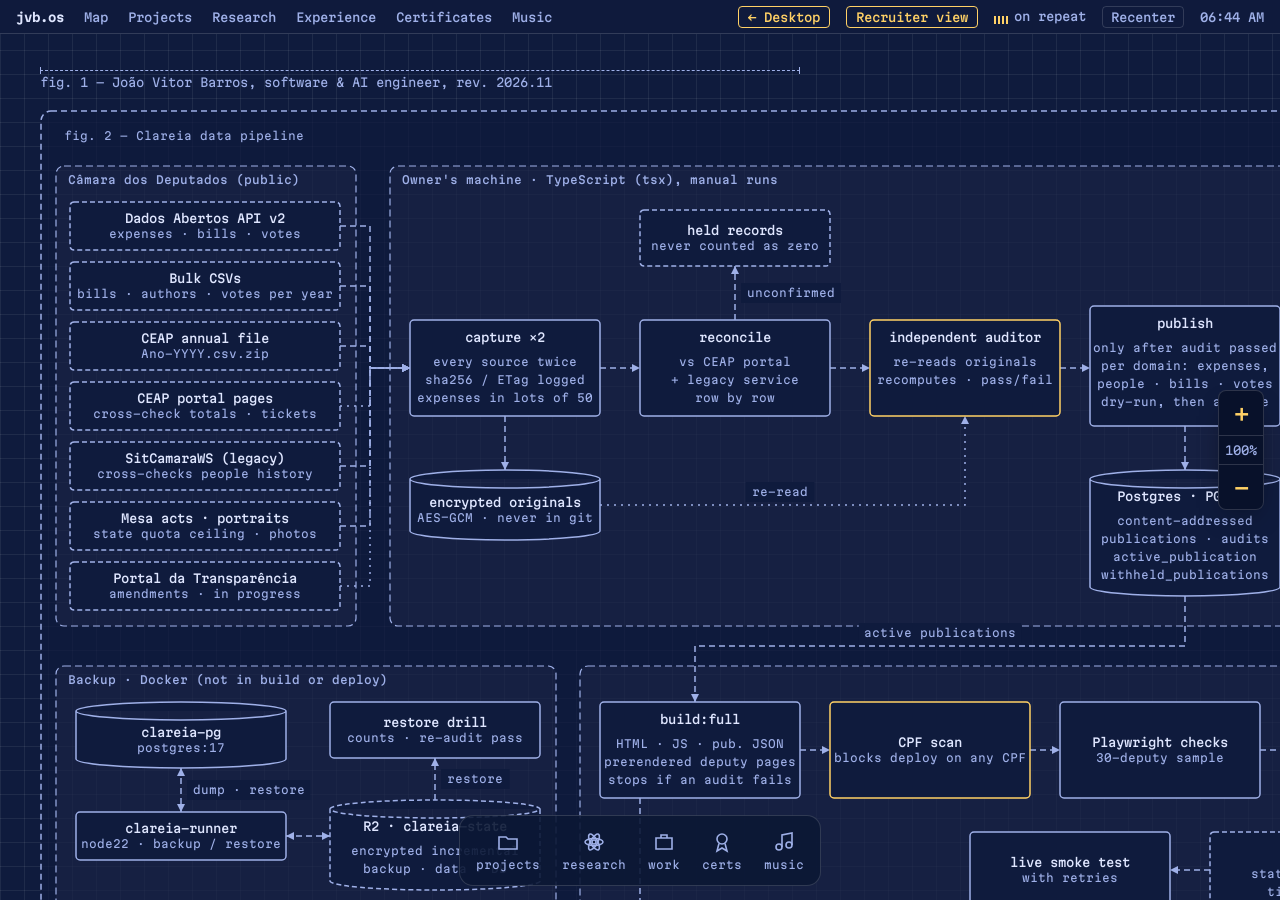
==== blueprint.html @ e0cae11a "Add Architecture buttons that open each project's exact blueprint figure" ====
<!doctype html>
<html lang="en">
<head>
<!-- Google Tag Manager -->
<script>(function(w,d,s,l,i){w[l]=w[l]||[];w[l].push({'gtm.start':
new Date().getTime(),event:'gtm.js'});var f=d.getElementsByTagName(s)[0],
j=d.createElement(s),dl=l!='dataLayer'?'&l='+l:'';j.async=true;j.src=
'https://www.googletagmanager.com/gtm.js?id=GTM-ML997XWB'+dl;f.parentNode.insertBefore(j,f);
})(window,document,'script','dataLayer','GTM-ML997XWB');</script>
<meta charset="utf-8">
<meta name="viewport" content="width=device-width, initial-scale=1, viewport-fit=cover">
<meta name="description" content="Portfolio of João Vitor Barros, software and AI engineer: Clareia, QLink, a multi-agent workspace and production Rails work, laid out as a blueprint.">
<link rel="canonical" href="https://joao-vitor-barros-da-silva-portfolio.vercel.app/">
<title>João Vitor Barros — Blueprint</title>
<meta property="og:type" content="website">
<meta property="og:site_name" content="Joao Vitor's Portfolio">
<meta property="og:title" content="Joao Vitor | Software &amp; AI Developer">
<meta property="og:description" content="Recent Penn State Computer Science graduate building production software, full-stack products, and applied AI systems.">
<meta property="og:url" content="https://joao-vitor-barros-da-silva-portfolio.vercel.app/">
<meta property="og:image" content="https://joao-vitor-barros-da-silva-portfolio.vercel.app/docs/portfolio-og.jpg">
<meta property="og:image:width" content="1200">
<meta property="og:image:height" content="630">
<meta property="og:image:alt" content="Joao Vitor's interactive software and AI developer portfolio">
<meta name="twitter:card" content="summary_large_image">
<meta name="twitter:title" content="Joao Vitor | Software &amp; AI Developer">
<meta name="twitter:description" content="Production software, full-stack products, and applied AI systems from a recent Penn State Computer Science graduate.">
<meta name="twitter:image" content="https://joao-vitor-barros-da-silva-portfolio.vercel.app/docs/portfolio-og.jpg">
<script type="application/ld+json">
    {
            "@context": "https://schema.org",
            "@graph": [
                    {
                            "@type": "WebSite",
                            "@id": "https://joao-vitor-barros-da-silva-portfolio.vercel.app/#website",
                            "url": "https://joao-vitor-barros-da-silva-portfolio.vercel.app/",
                            "name": "Joao Vitor Barros da Silva",
                            "description": "Interactive portfolio of a software and AI developer, built as a desktop operating system in the browser.",
                            "inLanguage": "en",
                            "author": {
                                    "@id": "https://joao-vitor-barros-da-silva-portfolio.vercel.app/#person"
                            }
                    },
                    {
                            "@type": "Person",
                            "@id": "https://joao-vitor-barros-da-silva-portfolio.vercel.app/#person",
                            "name": "Joao Vitor Barros da Silva",
                            "givenName": "Joao Vitor",
                            "familyName": "Barros da Silva",
                            "jobTitle": "Software Engineer",
                            "description": "Software engineer working across production systems, full-stack products, and applied AI.",
                            "url": "https://joao-vitor-barros-da-silva-portfolio.vercel.app/",
                            "image": "https://joao-vitor-barros-da-silva-portfolio.vercel.app/img/IMG_2532.jpg",
                            "email": "mailto:jvitorbarros15@gmail.com",
                            "telephone": "+1-814-308-3273",
                            "address": {
                                    "@type": "PostalAddress",
                                    "addressLocality": "Ashburn",
                                    "addressRegion": "VA",
                                    "addressCountry": "US"
                            },
                            "alumniOf": {
                                    "@type": "CollegeOrUniversity",
                                    "name": "The Pennsylvania State University",
                                    "sameAs": "https://www.psu.edu/"
                            },
                            "hasCredential": {
                                    "@type": "EducationalOccupationalCredential",
                                    "credentialCategory": "Bachelor's Degree",
                                    "educationalLevel": "B.S. Computer Science",
                                    "dateCreated": "2026-08"
                            },
                            "affiliation": {
                                    "@type": "Organization",
                                    "name": "Blockchain Data Intelligence Lab, Penn State University"
                            },
                            "knowsAbout": [
                                    "Python",
                                    "Ruby on Rails",
                                    "TypeScript",
                                    "JavaScript",
                                    "SQL",
                                    "Solidity",
                                    "FastAPI",
                                    "PostgreSQL",
                                    "Redis",
                                    "Node.js",
                                    "React",
                                    "Next.js",
                                    "Docker",
                                    "AWS",
                                    "CI/CD",
                                    "Machine Learning",
                                    "Large Language Models",
                                    "Retrieval-Augmented Generation",
                                    "Distributed Systems",
                                    "Blockchain"
                            ],
                            "sameAs": [
                                    "https://github.com/jvitorbarros15",
                                    "https://www.linkedin.com/in/joaovi/"
                            ]
                    },
                    {
                            "@type": "ScholarlyArticle",
                            "@id": "https://arxiv.org/abs/2512.18488",
                            "name": "QLink: Quantum-Safe Bridge Architecture for Blockchain Interoperability",
                            "author": {
                                    "@id": "https://joao-vitor-barros-da-silva-portfolio.vercel.app/#person"
                            },
                            "datePublished": "2025-12-20",
                            "identifier": "arXiv:2512.18488",
                            "url": "https://arxiv.org/abs/2512.18488"
                    }
            ]
    }
    </script>
<link rel="preconnect" href="https://fonts.googleapis.com">
<link rel="preconnect" href="https://fonts.gstatic.com" crossorigin>
<link rel="stylesheet" href="https://fonts.googleapis.com/css2?family=Archivo:wdth,wght@62..125,400..800&family=Martian+Mono:wght@400..600&display=swap">
<style>
:root {
  --navy: #0f1b3d; --navy-deep: #08112a; --line: #ffffff12; --line-strong: #ffffff26;
  --ink-on-navy: #dfe6ff; --muted-on-navy: #9fb0e8;
  --paper: #f5f6fa; --paper-bar: #e4e7f0; --ink: #0f1b3d; --ink-soft: #4b557a;
  --yellow: #ffd166; --green: #7ee0a5;
  --ease: cubic-bezier(.2, 1.2, .3, 1);
}
* { box-sizing: border-box; margin: 0; }
html, body { height: 100%; }
body {
  background: var(--navy);
  color: var(--ink-on-navy); font: 15px/1.55 'Archivo', system-ui, sans-serif; overflow: hidden;
}
a { color: inherit; }
.mono { font-family: 'Martian Mono', ui-monospace, monospace; }

.menubar { position: fixed; inset: 0 0 auto 0; height: 34px; display: flex; align-items: center; gap: 20px; padding: 0 16px; font: 500 12px 'Martian Mono', monospace; color: var(--muted-on-navy); border-bottom: 1px solid var(--line-strong); background: #0f1b3dcc; z-index: 1000; }
.menubar strong { color: var(--ink-on-navy); }
.menubar button { all: unset; cursor: pointer; }
.menubar button:hover, .menubar button:focus-visible { color: var(--yellow); }
.menubar .right { margin-left: auto; display: flex; gap: 16px; align-items: center; }
.menubar .recruiter { color: var(--yellow); border: 1px solid var(--yellow); border-radius: 4px; padding: 3px 9px; text-decoration: none; white-space: nowrap; }
.menubar .recruiter:hover, .menubar .recruiter:focus-visible { background: var(--yellow); color: var(--navy-deep); }
.menubar .recenter { border: 1px solid var(--line-strong); border-radius: 4px; padding: 3px 8px; }
.zoom { position: fixed; right: 16px; top: 50%; transform: translateY(-50%); z-index: 5; display: flex; flex-direction: column; align-items: center; background: var(--navy-deep); border: 1px solid var(--line-strong); border-radius: 8px; box-shadow: 0 12px 30px -14px #000c; overflow: hidden; }
.zoom button { all: unset; box-sizing: border-box; width: 44px; height: 44px; display: grid; place-items: center; color: var(--yellow); font: 500 22px/1 'Martian Mono', monospace; cursor: pointer; }
.zoom button:hover { background: #ffffff12; }
.zoom button:focus-visible { outline: 2px solid var(--yellow); outline-offset: -2px; }
.zoom button:disabled { color: var(--muted-on-navy); opacity: .45; cursor: default; background: none; }
.zoom output { width: 44px; padding: 7px 0; text-align: center; border-block: 1px solid var(--line-strong); font: 12px 'Martian Mono', monospace; color: var(--muted-on-navy); cursor: pointer; }
@media (max-width: 760px) { .zoom { display: none; } }
.bars { display: inline-flex; gap: 2px; align-items: flex-end; height: 12px; vertical-align: middle; margin-right: 6px; }
.bars i { width: 2px; height: 8px; background: var(--yellow); animation: eq .9s ease-in-out infinite; }
.bars i:nth-child(2) { animation-delay: .15s } .bars i:nth-child(3) { animation-delay: .3s } .bars i:nth-child(4) { animation-delay: .45s }
@keyframes eq { 0%,100% { height: 3px } 50% { height: 12px } }

.desk { position: fixed; inset: 34px 0 0 0; }
#pan { position: absolute; inset: 0; overflow: hidden; cursor: grab; touch-action: none; background-image: linear-gradient(var(--line) 1px, transparent 1px), linear-gradient(90deg, var(--line) 1px, transparent 1px); background-size: 24px 24px; background-position: var(--gx, 0) var(--gy, 0); }
#pan.grabbing { cursor: grabbing; }
#canvas { position: absolute; left: 0; top: 0; will-change: transform; }
.diagram { position: absolute; overflow: visible; user-select: none; -webkit-user-select: none; }
.diagram a { cursor: pointer; outline: none; }
.diagram text { fill: var(--ink-on-navy); font: 500 12px 'Martian Mono', ui-monospace, monospace; }
.diagram .sub, .diagram .tag { fill: var(--muted-on-navy); font-size: 11px; font-weight: 400; }
.diagram .note { fill: var(--yellow); }
.diagram .boundary { fill: var(--navy); fill-opacity: .7; stroke: var(--muted-on-navy); stroke-width: 1.5; stroke-dasharray: 6 4; transition: stroke .15s; }
.diagram a:hover .boundary, .diagram a:focus-visible .boundary { stroke: var(--yellow); }
.diagram a:focus-visible .boundary { stroke-width: 3; }
.diagram .shape { fill: var(--navy); stroke: var(--muted-on-navy); stroke-width: 1.5; }
.diagram .shape.ext { stroke-dasharray: 5 3; }
.diagram .shape.group { fill: none; }
.diagram .shape.hl { stroke: var(--yellow); }
.diagram .edge { fill: none; stroke: var(--muted-on-navy); stroke-width: 1.5; stroke-dasharray: 6 4; animation: dash 1s linear infinite; }
.diagram .edge.dashed { stroke-dasharray: 2 5; animation: none; }
.diagram .arrow { fill: var(--muted-on-navy); }
.diagram .zone { fill: #ffffff08; stroke: var(--muted-on-navy); stroke-width: 1.2; stroke-dasharray: 7 4; }
.diagram .zone.green { stroke: var(--green); fill: #7ee0a510; }
.diagram .zone.yellow { stroke: var(--yellow); fill: #ffd16610; }
.diagram .zlabel { font-size: 11px; font-weight: 500; fill: var(--muted-on-navy); }
.diagram .zlabel.green { fill: var(--green); }
.diagram .zlabel.yellow { fill: var(--yellow); }
.diagram .big { font-size: 22px; }
.diagram .edge.y { stroke: var(--yellow); }
.diagram .arrow.y { fill: var(--yellow); }
.diagram .chip { fill: var(--navy); }
@keyframes dash { to { stroke-dashoffset: -10; } }
.map { position: absolute; top: 34px; left: 0; display: grid; min-width: 280px; padding: 6px; background: var(--navy-deep); border: 1px solid var(--line-strong); border-top: 0; border-radius: 0 0 8px 0; font: 12px 'Martian Mono', ui-monospace, monospace; }
.map[hidden] { display: none; }
.map button { all: unset; cursor: pointer; padding: 7px 10px; border-radius: 4px; color: var(--ink-on-navy); white-space: nowrap; }
.map button span { color: var(--muted-on-navy); margin-right: 10px; }
.map button:hover, .map button:focus-visible { background: #ffffff14; color: var(--yellow); }
#windows { position: absolute; inset: 0; pointer-events: none; }
#windows .win { pointer-events: auto; }

.annot { position: absolute; font: 12px 'Martian Mono', monospace; color: var(--muted-on-navy); pointer-events: none; }
.annot .dim { display: block; border-top: 1px dashed var(--muted-on-navy); margin-bottom: 4px; position: relative; }
.annot .dim::before, .annot .dim::after { content: ''; position: absolute; top: -4px; width: 1px; height: 7px; background: var(--muted-on-navy); }
.annot .dim::before { left: 0 } .annot .dim::after { right: 0 }

.win { position: absolute; background: var(--paper); color: var(--ink); border-radius: 10px; box-shadow: 0 30px 60px -30px #000c, 0 0 0 1px #ffffff1a; overflow: hidden; display: flex; flex-direction: column; animation: pop .55s var(--ease) both; max-height: calc(100vh - 140px); }
.win.closing { animation: close .2s ease-in both; }
@keyframes pop { from { transform: translateY(16px) scale(.96); opacity: 0 } }
@keyframes close { to { transform: scale(.96); opacity: 0 } }
.win .bar { display: flex; align-items: center; gap: 10px; padding: 9px 12px; background: var(--paper-bar); font: 12px 'Martian Mono', monospace; color: #59618a; cursor: grab; user-select: none; }
.win .bar:active { cursor: grabbing; }
.win .bar button { all: unset; position: relative; width: 14px; height: 14px; border-radius: 50%; background: #bfc5d9; cursor: pointer; }
.win .bar button::before { content: ''; position: absolute; inset: -6px; }
.win .bar button.x::after { content: '×'; position: absolute; inset: 0; display: grid; place-items: center; font: 700 12px/1 system-ui, sans-serif; color: #7a1d12; opacity: 0; }
.win .bar button.x:hover::after, .win .bar button.x:focus-visible::after { opacity: 1; }
.win .bar button.x:hover { background: #ef6b5b; }
.win .bar span { margin-left: 6px; }
.win .body { padding: 22px; overflow: auto; }
.win.dark { background: var(--navy-deep); color: var(--muted-on-navy); box-shadow: 0 30px 60px -30px #000c, 0 0 0 1px var(--line-strong); }
.win.dark .bar { background: #0c1835; color: var(--muted-on-navy); }
.win.dark .bar button { background: #22336b; }

h1 { font: 800 clamp(30px, 3.4vw, 42px)/1.02 'Archivo'; letter-spacing: -0.02em; }
h2 { font: 700 22px/1.1 'Archivo'; margin-bottom: 4px; }
h3 { font: 700 17px/1.2 'Archivo'; }
.lede { color: var(--ink-soft); margin: 12px 0 18px; max-width: 46ch; }
.kick { font: 500 12px 'Martian Mono', monospace; color: #59618a; margin-bottom: 10px; display: flex; gap: 8px; align-items: center; }
.kick .live { width: 7px; height: 7px; border-radius: 50%; background: #2fae6b; }
.ctas { display: flex; flex-wrap: wrap; gap: 8px; }
.btn { display: inline-flex; align-items: center; gap: 6px; padding: 9px 14px; border-radius: 6px; border: 1.5px solid var(--ink); font: 600 14px 'Archivo'; text-decoration: none; color: var(--ink); background: transparent; cursor: pointer; transition: transform .15s var(--ease), background .15s; }
.btn:hover { transform: translateY(-2px); }
.btn.primary { background: var(--ink); color: var(--paper); }
.btn:active { transform: translateY(0); }

.stats { display: grid; grid-template-columns: repeat(3, 1fr); border-top: 1.5px solid var(--ink); margin-top: 20px; padding-top: 12px; gap: 12px; }
.stats b { font: 800 26px 'Archivo'; display: block; font-variant-numeric: tabular-nums; }
.stats span { font-size: 12px; color: var(--ink-soft); line-height: 1.3; display: block; }

.plain { list-style: none; padding: 0; display: grid; gap: 8px; font: 500 13px 'Martian Mono', monospace; }
.plain a { text-decoration: none; border-bottom: 1px solid currentColor; }
.plain a:hover { color: #2c47b8; }
.list { list-style: none; padding: 0; }
.list li { display: grid; grid-template-columns: 1fr auto; gap: 4px 16px; padding: 14px 0; border-top: 1px solid #d8dbe6; }
.list li:first-child { border-top: 0; padding-top: 0; }
.list p { grid-column: 1 / -1; color: var(--ink-soft); font-size: 14px; }
.list .meta { font: 12px 'Martian Mono', monospace; color: #59618a; }
.list .links { grid-column: 1 / -1; display: flex; gap: 12px; font: 500 13px 'Martian Mono', monospace; }
.list .links a { text-decoration: none; border-bottom: 1px solid currentColor; }
.list .links a:hover { color: #2c47b8; }
.proj { all: unset; box-sizing: border-box; cursor: pointer; display: inline-flex; align-items: baseline; flex-wrap: wrap; gap: 0 10px; }
.proj:hover .t { text-decoration: underline; text-underline-offset: 4px; }
.proj:focus-visible { outline: 2px solid #2c47b8; outline-offset: 3px; border-radius: 3px; }
.proj .hint { font: 500 11px 'Martian Mono', monospace; color: #2c47b8; }
.diagram.pulse .boundary { stroke: var(--yellow); stroke-width: 4; animation: pulse 1.4s ease-out 1 both; }
@keyframes pulse { from { stroke-opacity: 1; stroke-width: 5; } to { stroke-opacity: 1; stroke-width: 1.5; stroke: var(--muted-on-navy); } }

.term { font: 13px/1.6 'Martian Mono', monospace; min-height: 220px; }
.term .y { color: var(--yellow); } .term .g { color: var(--green); } .term .w { color: var(--ink-on-navy); }
.term form { display: flex; gap: 8px; }
.term input { all: unset; flex: 1; color: var(--ink-on-navy); caret-color: var(--yellow); }

.dock { position: fixed; left: 50%; bottom: 14px; transform: translateX(-50%); display: flex; gap: 6px; padding: 8px; border-radius: 14px; background: #0c1835e6; border: 1px solid var(--line-strong); z-index: 999; }
.dock button { all: unset; cursor: pointer; display: grid; justify-items: center; gap: 4px; padding: 6px 8px; border-radius: 8px; font: 11px 'Martian Mono', monospace; color: var(--muted-on-navy); transition: transform .2s var(--ease), color .15s; }
.dock button svg { width: 24px; height: 24px; stroke: currentColor; fill: none; stroke-width: 1.6; }
.dock button:hover, .dock button:focus-visible { transform: translateY(-5px); color: var(--yellow); }
.dock button.open::after { content: ''; width: 4px; height: 4px; border-radius: 50%; background: var(--yellow); }

a:focus-visible, button:focus-visible, .menubar button:focus-visible, .dock button:focus-visible, .map button:focus-visible, .win .bar button:focus-visible { outline: 2px solid var(--yellow); outline-offset: 2px; }
.win a:focus-visible, .win button:focus-visible { outline-color: var(--ink); }
.win.dark button:focus-visible { outline-color: var(--yellow); }
@media (pointer: coarse) {
  .win .bar button { width: 18px; height: 18px; }
  .menubar button, .map button, .dock button { min-height: 32px; }
}
#m, .m-sheet, .m-view { display: none; }
@media (max-width: 760px) {
  :root { --ease-out: cubic-bezier(.23, 1, .32, 1); }
  html, body { height: auto; }
  body { overflow: auto; -webkit-text-size-adjust: 100%; background-image: linear-gradient(var(--line) 1px, transparent 1px), linear-gradient(90deg, var(--line) 1px, transparent 1px); background-size: 24px 24px; }
  html.m-lock, html.m-lock body { overflow: hidden; }
  .menubar, .desk, .dock { display: none; }
  #m { display: block; --top: calc(52px + env(safe-area-inset-top)); --tabs: calc(60px + env(safe-area-inset-bottom)); --sl: max(12px, env(safe-area-inset-left)); --sr: max(12px, env(safe-area-inset-right)); }
  #m button, #m a { -webkit-tap-highlight-color: transparent; touch-action: manipulation; }
  .m-top { position: fixed; inset: 0 0 auto 0; z-index: 900; height: var(--top); padding: env(safe-area-inset-top) var(--sr) 0 var(--sl); display: flex; align-items: center; justify-content: space-between; background: #0f1b3d; border-bottom: 1px solid var(--line-strong); }
  .m-brand { font: 600 14px 'Martian Mono', monospace; color: var(--ink-on-navy); display: inline-flex; align-items: center; gap: 8px; }
  .m-brand i { width: 7px; height: 7px; border-radius: 50%; background: var(--green); }
  .m-btn { all: unset; box-sizing: border-box; cursor: pointer; display: inline-flex; align-items: center; justify-content: center; gap: 8px; min-width: 44px; min-height: 44px; padding: 0 12px; border: 1px solid var(--line-strong); border-radius: 8px; font: 500 13px 'Martian Mono', monospace; color: var(--ink-on-navy); transition: transform .16s var(--ease-out), background .16s; }
  .m-btn:active { transform: scale(.97); background: #ffffff14; }
  .m-btn svg, .m-tabs svg { width: 22px; height: 22px; stroke: currentColor; fill: none; stroke-width: 1.7; stroke-linecap: round; stroke-linejoin: round; }
  .m-main { display: grid; grid-template-columns: minmax(0, 1fr); gap: 14px; padding: calc(var(--top) + 14px) var(--sr) calc(var(--tabs) + 28px) var(--sl); }
  .m-cap { font: 11px 'Martian Mono', monospace; color: var(--muted-on-navy); border-top: 1px dashed var(--muted-on-navy); padding-top: 8px; overflow-wrap: anywhere; }
  .card { background: var(--paper); color: var(--ink); border-radius: 10px; box-shadow: 0 24px 48px -28px #000c, 0 0 0 1px #ffffff1a; overflow: hidden; min-width: 0; scroll-margin-top: calc(var(--top) + 10px); }
  .card.dark { background: var(--navy-deep); color: var(--muted-on-navy); box-shadow: 0 24px 48px -28px #000c, 0 0 0 1px var(--line-strong); }
  .card .bar { display: flex; align-items: center; gap: 10px; min-height: 44px; padding: 0 0 0 14px; background: var(--paper-bar); font: 12px 'Martian Mono', monospace; color: #59618a; }
  .card.dark .bar { background: #0c1835; color: var(--muted-on-navy); }
  .card .dots { display: inline-flex; gap: 5px; } .card .dots b { width: 9px; height: 9px; border-radius: 50%; background: #bfc5d9; } .card.dark .dots b { background: #22336b; }
  .card .bar span { flex: 1; min-width: 0; overflow-wrap: anywhere; }
  .card .tog { all: unset; box-sizing: border-box; cursor: pointer; width: 48px; min-height: 44px; display: grid; place-items: center; align-self: stretch; color: inherit; }
  .card .tog svg { width: 20px; height: 20px; stroke: currentColor; fill: none; stroke-width: 2; stroke-linecap: round; stroke-linejoin: round; transition: transform .2s var(--ease-out); }
  .card.collapsed .tog svg { transform: rotate(-90deg); }
  .card .body { padding: 18px 16px 20px; overflow-wrap: anywhere; min-width: 0; }
  .card .body[hidden] { display: none; }
  .card a:focus-visible, .card button:focus-visible { outline-color: var(--ink); }
  .card.dark a:focus-visible, .card.dark button:focus-visible { outline-color: var(--yellow); }
  .card h1 { font-size: clamp(28px, 9vw, 40px); }
  .card .lede { max-width: none; }
  .card .ctas { display: grid; grid-template-columns: 1fr 1fr; gap: 8px; }
  .card .ctas .btn { min-height: 46px; justify-content: center; text-align: center; padding: 0 10px; }
  .card .ctas .btn:first-child { grid-column: 1 / -1; }
  .card .ctas.inline { display: flex; flex-wrap: wrap; }
  .card .ctas.inline .btn:first-child { grid-column: auto; }
  .btn:hover { transform: none; } .btn:active { transform: scale(.97); }
  .stats { gap: 8px; }
  .stats b { font-size: clamp(16px, 5.4vw, 24px); overflow-wrap: normal; }
  .list .links { flex-wrap: wrap; align-items: center; gap: 4px 14px; }
  .list .links a, .plain a { display: inline-flex; align-items: center; min-height: 44px; border-bottom: 0; text-decoration: underline; text-underline-offset: 4px; }
  .plain { gap: 0; } .plain li { border-top: 1px solid #d8dbe6; } .plain li:first-child { border-top: 0; }
  .arch { all: unset; box-sizing: border-box; cursor: pointer; display: inline-flex; align-items: center; gap: 8px; min-height: 44px; padding: 0 12px; border: 1.5px solid var(--ink); border-radius: 6px; font: 600 14px 'Archivo', sans-serif; color: var(--ink); transition: transform .16s var(--ease-out), background .16s; }
  .arch svg { width: 18px; height: 18px; stroke: currentColor; fill: none; stroke-width: 1.7; stroke-linecap: round; stroke-linejoin: round; }
  .list .links > .arch { flex: 1 0 100%; justify-content: center; }
  .proj { min-height: 44px; align-items: center; }
  .arch:active { transform: scale(.97); background: #0f1b3d14; }
  .card .term { min-height: 180px; }
  .card .term input { font-size: 16px; min-height: 44px; }
  .card .term form { align-items: center; }
  .m-tabs { position: fixed; inset: auto 0 0 0; z-index: 900; display: grid; grid-template-columns: repeat(5, minmax(0, 1fr)); padding: 0 env(safe-area-inset-right) env(safe-area-inset-bottom) env(safe-area-inset-left); background: #0c1835; border-top: 1px solid var(--line-strong); }
  .m-tabs button { all: unset; box-sizing: border-box; cursor: pointer; min-height: 60px; display: grid; justify-items: center; align-content: center; gap: 3px; font: 500 11px 'Martian Mono', monospace; letter-spacing: -.04em; color: var(--muted-on-navy); transition: color .16s; }
  .m-tabs button:active svg { transform: scale(.92); }
  .m-tabs svg { transition: transform .16s var(--ease-out); }
  .m-tabs button.on { color: var(--yellow); }
  .m-top .m-btn:focus-visible, .m-tabs button:focus-visible, .m-sheet :focus-visible, .m-view :focus-visible { outline: 2px solid var(--yellow); outline-offset: 2px; }
  .m-tabs button:focus-visible { outline-offset: -4px; }
  .m-sheet { position: fixed; inset: 0; z-index: 2000; flex-direction: column; background: var(--navy-deep); animation: m-in .22s var(--ease-out) both; }
  .m-sheet:not([hidden]), .m-view:not([hidden]) { display: flex; }
  .m-sheet-head { display: flex; align-items: center; justify-content: space-between; height: var(--top); padding: env(safe-area-inset-top) var(--sr) 0 var(--sl); border-bottom: 1px solid var(--line-strong); flex: none; }
  .m-sheet-body { flex: 1; overflow-y: auto; overscroll-behavior: contain; padding: 8px var(--sr) calc(24px + env(safe-area-inset-bottom)) var(--sl); }
  .m-eyebrow { font: 500 11px 'Martian Mono', monospace; color: var(--yellow); letter-spacing: .08em; text-transform: uppercase; padding: 22px 0 6px; }
  .m-row { all: unset; box-sizing: border-box; cursor: pointer; display: flex; align-items: center; gap: 14px; width: 100%; min-height: 52px; padding: 6px 4px; border-bottom: 1px solid var(--line); font: 600 17px 'Archivo', sans-serif; color: var(--ink-on-navy); transition: background .16s; }
  .m-row span { flex: none; min-width: 52px; font: 400 12px 'Martian Mono', monospace; color: var(--muted-on-navy); }
  .m-row:active { background: #ffffff14; }
  .m-row.yel { color: var(--yellow); }
  .m-view { position: fixed; inset: 0; z-index: 3000; flex-direction: column; background: var(--navy-deep); animation: m-zoom .22s var(--ease-out) both; }
  .m-view-head { flex: none; display: flex; align-items: center; justify-content: space-between; gap: 12px; padding: calc(8px + env(safe-area-inset-top)) var(--sr) 8px var(--sl); border-bottom: 1px solid var(--line-strong); }
  .m-view-head div { min-width: 0; }
  .m-view-fig { font: 11px 'Martian Mono', monospace; color: var(--muted-on-navy); }
  .m-view-head h2 { font: 700 16px/1.2 'Archivo'; margin: 2px 0 0; color: var(--ink-on-navy); overflow-wrap: anywhere; }
  .m-stage { position: relative; flex: 1; min-height: 0; overflow: hidden; touch-action: none; cursor: grab; background-image: linear-gradient(var(--line) 1px, transparent 1px), linear-gradient(90deg, var(--line) 1px, transparent 1px); background-size: 24px 24px; user-select: none; -webkit-user-select: none; }
  #v-cv { position: absolute; left: 0; top: 0; transform-origin: 0 0; will-change: transform; }
  #v-cv.anim { transition: transform .22s var(--ease-out); }
  #v-cv .diagram { position: static; display: block; }
  .m-hint { position: absolute; left: 12px; right: 12px; bottom: 10px; text-align: center; font: 11px 'Martian Mono', monospace; color: var(--muted-on-navy); pointer-events: none; transition: opacity .3s; }
  .m-hint.gone { opacity: 0; }
  .m-view-foot { flex: none; display: grid; grid-template-columns: 1fr auto 1fr; gap: 8px; padding: 8px var(--sr) calc(8px + env(safe-area-inset-bottom)) var(--sl); border-top: 1px solid var(--line-strong); }
  .m-view-foot .m-btn { min-height: 48px; }
}
@keyframes m-in { from { opacity: 0; transform: translateY(12px); } }
@keyframes m-zoom { from { opacity: 0; transform: scale(.98); } }
@media (prefers-reduced-motion: reduce) { *, *::before, *::after { animation: none !important; transition: none !important; } }
</style>
</head>
<body>
<noscript><iframe src="https://www.googletagmanager.com/ns.html?id=GTM-ML997XWB" height="0" width="0" style="display:none;visibility:hidden"></iframe></noscript>
<header class="menubar">
  <div class="map" id="map" hidden></div>
  <strong>jvb.os</strong>
  <button id="map-btn" aria-expanded="false" aria-controls="map">Map</button>
  <button data-open="projects">Projects</button>
  <button data-open="research">Research</button>
  <button data-open="experience" class="hide-sm">Experience</button>
  <button data-open="certs" class="hide-sm">Certificates</button>
  <button data-open="music" class="hide-sm">Music</button>
  <div class="right"><a class="recruiter" href="./">← Desktop</a><a class="recruiter" href="./recruiter.html">Recruiter view</a><span class="hide-sm"><span class="bars"><i></i><i></i><i></i><i></i></span>on repeat</span><button class="recenter" id="recenter">Recenter</button><span id="clock" class="hide-sm"></span></div>
</header>

<main class="desk" id="desk">
  <div id="pan">
    <div id="canvas">
      <div class="annot" style="left:40px;top:476px;width:760px"><span class="dim"></span>fig. 1 — João Vitor Barros, software &amp; AI engineer, rev. 2026.11</div>
    </div>
  </div>
  <div id="windows"></div>
  <div class="zoom" role="group" aria-label="Zoom"><button id="zoom-in" aria-label="Zoom in">+</button><output id="zoom-level" title="Reset zoom" aria-live="polite">100%</output><button id="zoom-out" aria-label="Zoom out">−</button></div>
</main>

<nav class="dock" aria-label="Open windows">
  <button data-open="projects"><svg viewBox="0 0 24 24"><path d="M3 7h7l2 2h9v10H3z"/></svg>projects</button>
  <button data-open="research"><svg viewBox="0 0 24 24"><circle cx="12" cy="12" r="2"/><ellipse cx="12" cy="12" rx="9" ry="3.5"/><ellipse cx="12" cy="12" rx="9" ry="3.5" transform="rotate(60 12 12)"/><ellipse cx="12" cy="12" rx="9" ry="3.5" transform="rotate(-60 12 12)"/></svg>research</button>
  <button data-open="experience"><svg viewBox="0 0 24 24"><path d="M4 8h16v11H4z M9 8V5h6v3"/></svg>work</button>
  <button data-open="certs"><svg viewBox="0 0 24 24"><circle cx="12" cy="9" r="5"/><path d="M9 13.5L7 21l5-3 5 3-2-7.5"/></svg>certs</button>
  <button data-open="music"><svg viewBox="0 0 24 24"><circle cx="7" cy="17" r="3"/><circle cx="17" cy="15" r="3"/><path d="M10 17V5l10-2v12"/></svg>music</button>
</nav>

<div id="m">
  <header class="m-top"><span class="m-brand"><i aria-hidden="true"></i>jvb.os</span><button class="m-btn" id="m-menu" aria-expanded="false" aria-controls="m-sheet" aria-label="Open menu"><svg viewBox="0 0 24 24" aria-hidden="true"><path d="M4 7h16M4 12h16M4 17h16"/></svg>Menu</button></header>
  <main class="m-main" id="m-main"></main>
  <nav class="m-tabs" id="m-tabs" aria-label="Sections">
    <button data-tab="home"><svg viewBox="0 0 24 24" aria-hidden="true"><path d="M3 11l9-7 9 7v9H3z M9 20v-6h6v6"/></svg>Home</button>
    <button data-tab="projects"><svg viewBox="0 0 24 24" aria-hidden="true"><path d="M3 7h7l2 2h9v10H3z"/></svg>Projects</button>
    <button data-tab="diagrams"><svg viewBox="0 0 24 24" aria-hidden="true"><path d="M3 4h7v5H3z M14 15h7v5h-7z M6.5 9v4h11v2"/></svg>Diagrams</button>
    <button data-tab="music"><svg viewBox="0 0 24 24" aria-hidden="true"><circle cx="7" cy="17" r="3"/><circle cx="17" cy="15" r="3"/><path d="M10 17V5l10-2v12"/></svg>Music</button>
    <button data-tab="menu"><svg viewBox="0 0 24 24" aria-hidden="true"><path d="M4 7h16M4 12h16M4 17h16"/></svg>More</button>
  </nav>
  <div class="m-sheet" id="m-sheet" role="dialog" aria-modal="true" aria-label="Menu" hidden>
    <div class="m-sheet-head"><span class="m-brand"><i aria-hidden="true"></i>jvb.os</span><button class="m-btn" id="m-sheet-x" aria-label="Close menu"><svg viewBox="0 0 24 24" aria-hidden="true"><path d="M6 6l12 12M18 6L6 18"/></svg>Close</button></div>
    <div class="m-sheet-body" id="m-sheet-body"></div>
  </div>
  <div class="m-view" id="m-view" role="dialog" aria-modal="true" aria-label="Diagram viewer" hidden>
    <div class="m-view-head"><div><p class="m-view-fig" id="v-fig"></p><h2 id="v-title"></h2></div><button class="m-btn" id="v-x" aria-label="Close diagram"><svg viewBox="0 0 24 24" aria-hidden="true"><path d="M6 6l12 12M18 6L6 18"/></svg>Close</button></div>
    <div class="m-stage" id="v-stage"><div id="v-cv"></div><p class="m-hint" id="v-hint">Drag · pinch · double-tap to zoom</p></div>
    <div class="m-view-foot"><button class="m-btn" id="v-prev" aria-label="Previous diagram">&lsaquo; Prev</button><button class="m-btn" id="v-fit">Fit</button><button class="m-btn" id="v-next" aria-label="Next diagram">Next &rsaquo;</button></div>
  </div>
</div>

<template id="tpl-readme">
  <div class="kick"><span class="live" aria-hidden="true"></span>Open to entry-level SWE and AI engineering roles</div>
  <h1>I build software people can check.</h1>
  <p class="lede">Software &amp; AI engineer, Penn State CS '26. I shipped Clareia, a public record of Brazil's Congress whose pipeline caught errors in official data, and first-authored QLink on arXiv.</p>
  <div class="ctas">
    <a class="btn primary" href="./recruiter.html">Recruiter view</a>
    <a class="btn" href="./files/Joao_Vitor_Barros_da_Silva_Resume.pdf" download>Resume (PDF)</a>
    <a class="btn" href="mailto:jvitorbarros15@gmail.com">Email</a>
    <a class="btn" href="https://github.com/jvitorbarros15" target="_blank" rel="noopener">GitHub</a>
    <a class="btn" href="https://linkedin.com/in/joaovi" target="_blank" rel="noopener">LinkedIn</a>
  </div>
  <div class="stats">
    <div><b data-count="226000" data-suffix="+">0</b><span>expense records on Clareia</span></div>
    <div><b data-count="40000" data-suffix="+">0</b><span>users on the Rails platform I shipped to</span></div>
    <div><b data-count="707" data-suffix="×">0</b><span>throughput in the QLink simulation</span></div>
  </div>
</template>

<template id="tpl-projects">
  <h2>Projects</h2>
  <ul class="list">
    <li><h3>Clareia</h3><span class="meta">2026 · 500+ users</span><p>Brazil Congress transparency site: 592 deputies, 226K expense records, 473K votes. Dual-capture ingestion with a second-implementation re-audit that holds ~180 unconfirmed deputy-months for review instead of showing them as R$0; first load cut from 174 MB to 6.4 MB (613 requests → 28).</p><span class="links"><a href="https://clareia.clareia.workers.dev/" target="_blank" rel="noopener">live</a><a href="https://github.com/jvitorbarros15/clareia" target="_blank" rel="noopener">source</a></span></li>
    <li><h3>New Home Imóveis</h3><span class="meta">2026 · paying client</span><p>Real-estate platform for a paying client in Rio de Janeiro: filtered search, WhatsApp lead capture saved to Supabase, and an admin panel secured with Row Level Security and TOTP two-factor auth.</p><span class="links"><a href="./case-studies/new-home.html">case study</a><a href="https://new-home-imoveis.vercel.app" target="_blank" rel="noopener">live</a></span></li>
    <li><h3>Multi-Agent AI Workspace</h3><span class="meta">2026 · self-hosted</span><p>A Claude Code supervisor (Opus) plans and reviews every diff while Sonnet, Haiku and Fable subagents and Codex do the work, and local Ollama models handle mechanical edits through opencode and OmniRoute. A Hermes gateway reachable over WhatsApp and email routes tasks to builder and researcher agents, with an open-source model classifying incoming email.</p></li>
    <li><h3>Spark</h3><span class="meta">2026 · local AI · open source</span><p>Local-first idea workbench on Node and SQLite with zero dependencies. A decision engine reads token probabilities instead of trusting a model's self-reported confidence; model output stays a reviewable draft that can never fill evidence fields; private entries never leave the computer. In an 82-capture eval the cloud classifier was right 97.6% of the time vs 91.5% for the local model.</p><span class="links"><a href="https://github.com/jvitorbarros15/spark-personal-lab" target="_blank" rel="noopener">source</a></span></li>
    <li><h3>Agent Party</h3><span class="meta">2026 · open source · npm</span><p>Pixel-art dashboard for AI coding agents: reads Claude Code, Codex, Cursor, Gemini CLI, Cline, Aider and OpenCode sessions read-only, flags agents that need you or are stuck, tracks cost and context, and answers Claude Code permission prompts from a paired phone. Zero dependencies.</p><span class="links"><a href="https://agent-dashboard-pi-seven.vercel.app" target="_blank" rel="noopener">live demo</a><a href="https://github.com/jvitorbarros15/agent-dashboard" target="_blank" rel="noopener">source</a></span></li>
    <li><h3>ZorAI</h3><span class="meta">2025 · applied AI</span><p>AI-image provenance: a verification API with API-key and hash-only public endpoints, issuer-signed claims, signed evidence pinned to IPFS, and a Solidity on-chain registry on Base Sepolia.</p><span class="links"><a href="./case-studies/zorai.html">case study</a><a href="https://zorai.vercel.app" target="_blank" rel="noopener">live</a></span></li>
    <li><h3>Cognitra</h3><span class="meta">2026 · GenAI</span><p>Turns speaker-labeled recordings into structured study notes with AssemblyAI and OpenAI.</p><span class="links"><a href="./case-studies/cognitra.html">case study</a><a href="https://cognitra.vercel.app" target="_blank" rel="noopener">live</a></span></li>
    <li><h3>Meridian</h3><span class="meta">2026 · backend</span><p>Containerized investment dashboard: FastAPI, PostgreSQL, Redis, Docker.</p><span class="links"><a href="./case-studies/meridian.html">case study</a><a href="https://github.com/jvitorbarros15/meridian-invest" target="_blank" rel="noopener">source</a></span></li>
    <li><h3>JobNow</h3><span class="meta">2026 · full stack</span><p>Job-search copilot: Gmail triage with Claude, Calendar and Sheets sync, news-to-post drafts and LaTeX resumes on Next.js and Supabase.</p><span class="links"><a href="./case-studies/jobnow.html">case study</a><a href="https://jobnow-lime.vercel.app" target="_blank" rel="noopener">live</a><a href="https://github.com/jvitorbarros15/jobnow" target="_blank" rel="noopener">source</a></span></li>
    <li><h3>NFL 4th Down Predictor</h3><span class="meta">2025 · machine learning</span><p>XGBoost model of 4th-down conversion probability on 2013 to 2024 play-by-play data, evaluated on accuracy, ROC-AUC and Brier score.</p><span class="links"><a href="./case-studies/nfl-4th-down.html">case study</a><a href="https://github.com/jvitorbarros15/nfl-4th-down-predictor" target="_blank" rel="noopener">source</a></span></li>
  </ul>
</template>

<template id="tpl-research">
  <h2>QLink</h2>
  <p class="meta mono" style="color:#59618a;font-size:12px;margin-bottom:12px">arXiv:2512.18488 · first author · ICDS Symposium 2025, top 5 quantum projects</p>
  <p style="color:var(--ink-soft)">A quantum-safe bridge architecture for blockchain interoperability. I wrote the Python simulation of a seven-validator network and swept link conditions, measuring up to 707× throughput at sub-second latency.</p>
  <p style="margin-top:16px"><a class="btn" href="https://arxiv.org/abs/2512.18488" target="_blank" rel="noopener">Read the paper</a></p>
</template>

<template id="tpl-experience">
  <h2>Experience</h2>
  <ul class="list">
    <li><h3>Software Development Intern</h3><span class="meta">Oct 2025 – Jul 2026</span><p>Penn State University Libraries. Shipped Rails features to 40,000+ users through code review and CircleCI; designed a documented cross-system REST API; built a validation pipeline that cut 17.7K records to 9.8K verified.</p></li>
    <li><h3>Lead Researcher</h3><span class="meta">Feb 2025 – Present</span><p>Blockchain Data Intelligence Lab. First author of QLink.</p></li>
    <li><h3>Web Developer and Outreach Lead</h3><span class="meta">Jan 2024 – Jun 2025</span><p>Nittany Entrepreneur Society. Rebuilt the club site in React for 700 members; executive board.</p></li>
    <li><h3>Innovation and Operations Intern</h3><span class="meta">May 2023 – Jul 2024</span><p>Happy Valley LaunchBox. Integrated HubSpot CRM with an internal reporting UI for 40+ startups.</p></li>
  </ul>
</template>

<template id="tpl-music">
  <h2>On repeat</h2>
  <p style="color:var(--ink-soft);margin-bottom:12px">What I code to.</p>
  <iframe style="border-radius:10px;border:0" src="https://open.spotify.com/embed/playlist/37i9dQZEVXd0oRUtzDucvP" width="100%" height="232" loading="lazy" allow="encrypted-media" title="Spotify playlist"></iframe>
</template>

<template id="tpl-certs">
  <h2>Certificates</h2>
  <p style="color:var(--ink-soft);margin-bottom:12px">PDFs of completed courses and guided projects. The <a href="./recruiter.html">recruiter page</a> has the full profile.</p>
  <ul class="plain"><li><a href="./files/AI%20Agents%20Using%20RAG%20%26%20LangChain%20Certificate.pdf" target="_blank" rel="noopener">AI Agents Using RAG &amp; LangChain</a></li><li><a href="./files/AI%20and%20blockchain%20Certificate.pdf" target="_blank" rel="noopener">AI and Blockchain</a></li><li><a href="./files/Data%20Visualization%20with%20Python%20Certificate.pdf" target="_blank" rel="noopener">Data Visualization with Python</a></li><li><a href="./files/Deep%20Learning%20%26%20NNs%20IBM%20Certficate.pdf" target="_blank" rel="noopener">Deep Learning &amp; Neural Networks (IBM)</a></li><li><a href="./files/Fake%20News%20ML%20Project%20Certificate.pdf" target="_blank" rel="noopener">Fake News ML Project</a></li><li><a href="./files/Gen%20AI%20Google%20Certificate.pdf" target="_blank" rel="noopener">Generative AI (Google)</a></li><li><a href="./files/Image%20Segmentation%20Pytorch%20Certificate%20-%20Copia.pdf" target="_blank" rel="noopener">Image Segmentation with PyTorch</a></li><li><a href="./files/Machine%20Learning%20IBM%20Certificate.pdf" target="_blank" rel="noopener">Machine Learning (IBM)</a></li><li><a href="./files/Machine%20Learning%20Webapp%20with%20Streamlit.pdf" target="_blank" rel="noopener">Machine Learning Web App with Streamlit</a></li><li><a href="./files/Scikit-learn%20Project%20Certicate%20Breast%20Cancer.pdf" target="_blank" rel="noopener">Scikit-learn: Breast Cancer</a></li><li><a href="./files/Scikit-learn%20Project%20Certificate.pdf" target="_blank" rel="noopener">Scikit-learn Project</a></li><li><a href="./files/Scikit-learn%20Project%20Regression%20Certificate.pdf" target="_blank" rel="noopener">Scikit-learn: Regression</a></li></ul>
</template>

<template id="tpl-terminal">
  <div class="term" id="term"><div id="out"><span class="w">jvb.os</span> — type <span class="y">help</span><br></div><form id="cmd"><span class="y">$</span><input id="in" aria-label="Terminal command" autocomplete="off" spellcheck="false"></form></div>
</template>

<script>
const desk = document.getElementById('desk'), surface = document.getElementById('pan'), canvas = document.getElementById('canvas'), layer = document.getElementById('windows');
const wins = {
  readme:     { title: 'readme.md',      x: 40,  y: 56,  w: 520 },
  terminal:   { title: 'zsh — jvb',      x: 600, y: 56,  w: 400, dark: true },
  projects:   { title: 'projects/',      x: 120, y: 80,  w: 560 },
  research:   { title: 'qlink.pdf',      x: 640, y: 120, w: 420 },
  experience: { title: 'experience.log', x: 200, y: 100, w: 540 },
  music:      { title: 'on-repeat.m3u',  x: 680, y: 260, w: 360 },
  certs:      { title: 'certificates/',  x: 260, y: 90,  w: 520 },
};
let z = 10;

function remove(el) { el.remove(); markDock(); }

function closeWin(el) {
  if (reduced.matches || getComputedStyle(el).animationName === 'none') return remove(el);
  el.classList.add('closing');
  el.addEventListener('animationend', () => remove(el), { once: true });
  setTimeout(() => el.isConnected && remove(el), 400);
}

function reveal(el) {
  el.style.zIndex = ++z;
}

function open(id) {
  let existing = document.getElementById('win-' + id);
  if (existing && existing.classList.contains('closing')) { remove(existing); existing = null; }
  if (existing) { reveal(existing); return; }
  const c = wins[id];
  const el = document.createElement('section');
  el.className = 'win' + (c.dark ? ' dark' : '');
  el.id = 'win-' + id;
  el.setAttribute('aria-label', c.title);
  const maxX = Math.max(16, innerWidth - c.w - 16);
  Object.assign(el.style, { left: Math.min(c.x, maxX) + 'px', top: c.y + 'px', width: c.w + 'px', zIndex: ++z });
  el.innerHTML = `<div class="bar"><button class="x" aria-label="Close ${c.title}"></button><button aria-hidden="true" tabindex="-1"></button><button aria-hidden="true" tabindex="-1"></button><span>${c.title}</span></div><div class="body"></div>`;
  el.querySelector('.body').append(document.getElementById('tpl-' + id).content.cloneNode(true));
  el.querySelector('.x').onclick = () => closeWin(el);
  if (id === 'projects' || id === 'experience' || id === 'research') wireArch(el.querySelector('.body'));
  el.addEventListener('pointerdown', () => el.style.zIndex = ++z);
  drag(el, el.querySelector('.bar'));
  layer.append(el);
  if (id === 'readme') countUp(el);
  if (id === 'terminal') term(el);
  markDock();
}

function drag(el, handle) {
  handle.addEventListener('pointerdown', e => {
    if (e.target.tagName === 'BUTTON' || innerWidth <= 760) return;
    const sx = e.clientX - el.offsetLeft, sy = e.clientY - el.offsetTop;
    handle.setPointerCapture(e.pointerId);
    const move = ev => {
      el.style.left = Math.min(layer.clientWidth - 80, Math.max(80 - el.offsetWidth, ev.clientX - sx)) + 'px';
      el.style.top = Math.min(layer.clientHeight - 36, Math.max(0, ev.clientY - sy)) + 'px';
    };
    const end = () => { handle.removeEventListener('pointermove', move); handle.removeEventListener('pointerup', end); handle.removeEventListener('pointercancel', end); };
    handle.addEventListener('pointermove', move);
    handle.addEventListener('pointerup', end);
    handle.addEventListener('pointercancel', end);
  });
}

const state = { panX: 0, panY: 0, zoom: 1 };
const ZMIN = 0.3, ZMAX = 2;
let zTarget = 1;
const reduced = matchMedia('(prefers-reduced-motion: reduce)');
let frame = 0, anim = 0;

function paint() {
  frame = 0;
  const g = 24 * state.zoom;
  canvas.style.transform = `translate(${state.panX}px, ${state.panY}px) scale(${state.zoom})`;
  surface.style.setProperty('--gx', state.panX % g + 'px');
  surface.style.setProperty('--gy', state.panY % g + 'px');
  surface.style.backgroundSize = `${g}px ${g}px`;
}

function setZoom(z, cx = surface.clientWidth / 2, cy = surface.clientHeight / 2) {
  z = Math.min(ZMAX, Math.max(ZMIN, z));
  const f = z / state.zoom;
  state.panX = cx - (cx - state.panX) * f;
  state.panY = cy - (cy - state.panY) * f;
  state.zoom = z;
  zoomLevel.value = Math.round(z * 100) + '%';
  zoomIn.disabled = z >= ZMAX;
  zoomOut.disabled = z <= ZMIN;
  if (!frame) frame = requestAnimationFrame(paint);
}

function zoomBy(f) {
  cancelAnimationFrame(anim);
  const z0 = state.zoom, z1 = zTarget = Math.min(ZMAX, Math.max(ZMIN, zTarget * f));
  if (reduced.matches) { setZoom(z1); return; }
  const t0 = performance.now();
  const step = t => {
    const p = Math.min(1, (t - t0) / 200), e = 1 - Math.pow(1 - p, 3);
    setZoom(z0 + (z1 - z0) * e);
    if (p < 1) anim = requestAnimationFrame(step);
  };
  anim = requestAnimationFrame(step);
}

const zoomIn = document.getElementById('zoom-in'), zoomOut = document.getElementById('zoom-out'), zoomLevel = document.getElementById('zoom-level');
zoomIn.onclick = () => zoomBy(1.25);
zoomOut.onclick = () => zoomBy(1 / 1.25);
zoomLevel.onclick = () => zoomBy(1 / zTarget);

function pan(dx, dy) {
  state.panX += dx; state.panY += dy;
  if (!frame) frame = requestAnimationFrame(paint);
}

function glide(x, y) {
  cancelAnimationFrame(anim);
  zTarget = state.zoom;
  if (reduced.matches) { pan(x - state.panX, y - state.panY); return; }
  const x0 = state.panX, y0 = state.panY, t0 = performance.now();
  const step = t => {
    const p = Math.min(1, (t - t0) / 400), e = 1 - Math.pow(1 - p, 3);
    pan(x0 + (x - x0) * e - state.panX, y0 + (y - y0) * e - state.panY);
    if (p < 1) anim = requestAnimationFrame(step);
  };
  anim = requestAnimationFrame(step);
}


let drag0 = null, moved = false, swallow = 0;
surface.addEventListener('pointerdown', e => {
  if (!e.isPrimary || e.button !== 0) return;
  cancelAnimationFrame(anim);
  zTarget = state.zoom;
  drag0 = { id: e.pointerId, x: e.clientX, y: e.clientY };
  moved = false;
});
surface.addEventListener('pointermove', e => {
  if (!drag0 || e.pointerId !== drag0.id) return;
  const dx = e.clientX - drag0.x, dy = e.clientY - drag0.y;
  if (!moved) {
    if (Math.hypot(dx, dy) <= 4) return;
    moved = true;
    surface.setPointerCapture(e.pointerId);
    surface.classList.add('grabbing');
  }
  drag0.x = e.clientX; drag0.y = e.clientY;
  pan(dx, dy);
});
const endDrag = e => {
  if (!drag0 || e.pointerId !== drag0.id) return;
  drag0 = null;
  surface.classList.remove('grabbing');
  if (moved) { swallow = 1; setTimeout(() => swallow = 0, 50); }
};
surface.addEventListener('dragstart', e => { if (!e.target.closest?.('.win .body')) e.preventDefault(); });
surface.addEventListener('pointerup', endDrag);
surface.addEventListener('pointercancel', endDrag);
document.addEventListener('click', e => { if (swallow) { e.preventDefault(); e.stopPropagation(); swallow = 0; } }, true);

desk.addEventListener('wheel', e => {
  if (e.target.closest('.win .body') || (innerWidth <= 760 && !e.target.closest('#pan'))) return;
  e.preventDefault();
  if (e.ctrlKey || e.metaKey) {
    const r = surface.getBoundingClientRect();
    setZoom(state.zoom * Math.exp(-e.deltaY * (e.deltaMode === 1 ? 0.05 : 0.0025)), e.clientX - r.left, e.clientY - r.top);
    zTarget = state.zoom;
    return;
  }
  const k = e.deltaMode === 1 ? 16 : 1;
  pan(-e.deltaX * k, -e.deltaY * k);
}, { passive: false });

document.addEventListener('keydown', e => {
  if (innerWidth <= 760 || e.altKey || e.ctrlKey || e.metaKey || e.target.closest('input, textarea, select, [contenteditable]')) return;
  if (e.key === '+' || e.key === '=') zoomBy(1.25);
  else if (e.key === '-' || e.key === '_') zoomBy(1 / 1.25);
  else if (e.key === '0') zoomBy(1 / zTarget);
});

const arrows = { ArrowLeft: [40, 0], ArrowRight: [-40, 0], ArrowUp: [0, 40], ArrowDown: [0, -40] };
document.addEventListener('keydown', e => {
  if (innerWidth <= 760 || !arrows[e.key] || e.altKey || e.ctrlKey || e.metaKey || e.shiftKey) return;
  const t = e.target;
  if (t.closest('input, textarea, select, [contenteditable]')) return;
  const body = t.closest('.win .body');
  if (body && (body.scrollHeight > body.clientHeight || body.scrollWidth > body.clientWidth)) return;
  e.preventDefault();
  pan(...arrows[e.key]);
});


const NS = 'http://www.w3.org/2000/svg';
const svgEl = (name, attrs = {}, text) => {
  const e = document.createElementNS(NS, name);
  for (const k in attrs) e.setAttribute(k, attrs[k]);
  if (text != null) e.textContent = text;
  return e;
};

const rect = n => ({ x: n.x, y: n.y, w: n.w || 22, h: n.h || (n.kind === 'actor' ? 22 : n.kind === 'db' ? 60 : n.sub ? 48 : 40) });

function anchors(a, b) {
  const ox = Math.min(a.x + a.w, b.x + b.w) - Math.max(a.x, b.x), oy = Math.min(a.y + a.h, b.y + b.h) - Math.max(a.y, b.y);
  if (oy > 0) { const y = Math.max(a.y, b.y) + oy / 2; return a.x < b.x ? [[a.x + a.w, y], [b.x, y]] : [[a.x, y], [b.x + b.w, y]]; }
  const x = Math.max(a.x, b.x) + ox / 2;
  return a.y < b.y ? [[x, a.y + a.h], [x, b.y]] : [[x, a.y], [x, b.y + b.h]];
}

const isZone = n => n.zone || n.group;

function renderZone(n, g) {
  const { x, y, w, h } = rect(n);
  const end = n.la === 'end';
  g.append(svgEl('rect', { class: 'zone ' + (n.tone || ''), x, y, width: w, height: h, rx: 8 }), svgEl('text', { class: 'zlabel ' + (n.tone || ''), x: end ? x + w - 12 : x + 12, y: n.at === 'bottom' ? y + h - 10 : y + 18, 'text-anchor': end ? 'end' : 'start' }, n.label));
}

function renderNode(n, g) {
  const { x, y, w, h } = rect(n), cls = 'shape ' + (n.kind === 'ext' || n.ext ? 'ext ' : '') + (n.hl ? 'hl' : '');
  if (n.kind === 'label') { g.append(svgEl('text', { class: 'tag big', x: x + w / 2, y: y + 14, 'text-anchor': 'middle' }, n.label)); return; }
  if (n.kind === 'actor') {
    g.append(svgEl('circle', { class: cls, cx: x + 11, cy: y + 11, r: 11 }), svgEl('text', { x: x + 11, y: y + 36, 'text-anchor': 'middle' }, n.label));
    return;
  }
  if (n.kind === 'db') {
    const ry = 9, rx = w / 2;
    g.append(svgEl('path', { class: cls, d: `M${x} ${y + ry}a${rx} ${ry} 0 0 1 ${w} 0a${rx} ${ry} 0 0 1 ${-w} 0v${h - 2 * ry}a${rx} ${ry} 0 0 0 ${w} 0v${-(h - 2 * ry)}` }));
  } else {
    g.append(svgEl('rect', { class: cls, x, y, width: w, height: h, rx: n.pill ? h / 2 : 4 }));
  }
  const top = n.kind === 'db' ? 9 : 0;
  if (n.lines) {
    g.append(svgEl('text', { x: x + w / 2, y: y + top + 22, 'text-anchor': 'middle' }, n.label));
    n.lines.forEach((l, i) => g.append(svgEl('text', { class: 'sub', x: x + w / 2, y: y + top + 46 + i * (n.gap || 18), 'text-anchor': 'middle' }, l)));
    return;
  }
  const cy = y + h / 2 + (n.kind === 'db' ? 5 : 0);
  g.append(svgEl('text', { x: x + w / 2, y: n.sub ? cy - 3 : cy + 4, 'text-anchor': 'middle' }, n.label));
  if (n.sub) g.append(svgEl('text', { class: 'sub', x: x + w / 2, y: cy + 12, 'text-anchor': 'middle' }, n.sub));
}

function longest(pts) {
  let best = [pts[0], pts[1]], len = -1;
  for (let i = 1; i < pts.length; i++) {
    const l = Math.hypot(pts[i][0] - pts[i - 1][0], pts[i][1] - pts[i - 1][1]);
    if (l > len) { len = l; best = [pts[i - 1], pts[i]]; }
  }
  return [(best[0][0] + best[1][0]) / 2, (best[0][1] + best[1][1]) / 2, best[0][1] === best[1][1] ? 'h' : 'v'];
}

function renderDiagram(d, viewer) {
  const num = diagrams.indexOf(d) + 2, mid = 'arrow-' + d.id + (viewer ? '-v' : '');
  const svg = svgEl('svg', viewer ? { class: 'diagram', viewBox: `0 0 ${d.w} ${d.h}`, width: d.w, height: d.h, role: 'img', 'aria-label': d.title + (d.note ? '. ' + d.note : '') } : { class: 'diagram', viewBox: `0 0 ${d.w} ${d.h}`, width: d.w, height: d.h, style: `left:${d.x}px;top:${d.y}px` });
  const defs = svgEl('defs');
  [['', 'arrow'], ['y', 'arrow y']].forEach(([k, cls]) => {
    const m = svgEl('marker', { id: mid + k, viewBox: '0 0 8 8', refX: 8, refY: 4, markerWidth: 8, markerHeight: 8, orient: 'auto-start-reverse', markerUnits: 'userSpaceOnUse' });
    m.append(svgEl('path', { class: cls, d: 'M0 0L8 4L0 8z' }));
    defs.append(m);
  });
  const link = viewer ? svgEl('g') : svgEl('a', { role: 'button', tabindex: 0, 'aria-label': 'Open ' + d.title });
  link.append(
    svgEl('rect', { class: 'boundary', x: 1, y: 1, width: d.w - 2, height: d.h - 2, rx: 10 }),
    svgEl('text', { class: 'tag', x: 24, y: 30 }, `fig. ${num} — ${d.title}`),
  );
  if (!viewer) link.append(svgEl('text', { class: 'tag', x: d.w - 24, y: 30, 'text-anchor': 'end' }, `opens ${d.opens} →`));
  const byId = Object.fromEntries(d.nodes.map(n => [n.id, n]));
  d.nodes.filter(isZone).forEach(n => renderZone(n, link));
  const chips = [];
  d.edges.forEach(e => {
    const pts = e.pts || anchors(rect(byId[e.from]), rect(byId[e.to])), k = e.tone === 'y' ? 'y' : '';
    const attrs = { class: 'edge' + (e.dashed ? ' dashed' : '') + (k ? ' y' : ''), d: 'M' + pts.map(p => p.join(' ')).join('L'), 'marker-end': `url(#${mid + k})` };
    if (e.both) attrs['marker-start'] = `url(#${mid + k})`;
    link.append(svgEl('path', attrs));
    if (e.label) chips.push([e.label, e.lp ? e.lp[2] ? e.lp : [...e.lp, pts.some((p, i) => i && p[1] === pts[i - 1][1] && p[1] === e.lp[1]) ? 'h' : 'v'] : longest(pts)]);
  });
  d.nodes.filter(n => !isZone(n)).forEach(n => renderNode(n, link));
  chips.forEach(([label, [x, y, dir]]) => {
    const cw = label.length * 7.8 + 14, mx = dir === 'v' ? x + cw / 2 + 6 : x, my = dir === 'h' ? y - 13 : y;
    link.append(svgEl('rect', { class: 'chip', x: mx - cw / 2, y: my - 10, width: cw, height: 20 }), svgEl('text', { class: 'tag', x: mx, y: my + 4, 'text-anchor': 'middle' }, label));
  });
  if (d.note) link.append(svgEl('text', { class: 'note', x: 24, y: d.h - 22 }, d.note));
  if (!viewer) {
    link.addEventListener('click', () => open(d.opens));
    link.addEventListener('keydown', e => { if (e.key === 'Enter' || e.key === ' ') { e.preventDefault(); open(d.opens); } });
  }
  svg.append(defs, link);
  return svg;
}

const pairs = list => list.map(([from, to]) => ({ from, to }));
const E = (from, to, label, o = {}) => ({ from, to, label, ...o });
const Z = (id, label, x, y, w, h, tone, o = {}) => ({ id, label, zone: true, tone, x, y, w, h, ...o });
const N = (id, label, sub, x, y, w, h, o = {}) => ({ id, label, sub, x, y, w, h, kind: 'box', ...o });

const diagrams = [
  { id: 'clareia', x: 40, y: 516, w: 1560, h: 1230, title: 'Clareia data pipeline', opens: 'projects',
    note: 'site: no server at request time · 592 deputies · 226,510 expense records · Go API built and load-tested, not deployed',
    nodes: [
      Z('zA', 'Câmara dos Deputados (public)', 16, 56, 300, 460),
      N('api', 'Dados Abertos API v2', 'expenses · bills · votes', 30, 92, 270, 48, { kind: 'ext' }),
      N('bulk', 'Bulk CSVs', 'bills · authors · votes per year', 30, 152, 270, 48, { kind: 'ext' }),
      N('ceap', 'CEAP annual file', 'Ano-YYYY.csv.zip', 30, 212, 270, 48, { kind: 'ext' }),
      N('portal', 'CEAP portal pages', 'cross-check totals · tickets', 30, 272, 270, 48, { kind: 'ext', ext: 1 }),
      N('legacy', 'SitCamaraWS (legacy)', 'cross-checks people history', 30, 332, 270, 48, { kind: 'ext' }),
      N('mesa', 'Mesa acts · portraits', 'state quota ceiling · photos', 30, 392, 270, 48, { kind: 'ext' }),
      N('transp', 'Portal da Transparência', 'amendments · in progress', 30, 452, 270, 48, { kind: 'ext' }),
      Z('zB', "Owner's machine · TypeScript (tsx), manual runs", 350, 56, 900, 460),
      N('capture', 'capture ×2', null, 370, 210, 190, 96, { lines: ['every source twice', 'sha256 / ETag logged', 'expenses in lots of 50'] }),
      N('sealed', 'encrypted originals', 'AES-GCM · never in git', 370, 360, 190, 70, { kind: 'db' }),
      N('reconcile', 'reconcile', null, 600, 210, 190, 96, { lines: ['vs CEAP portal', '+ legacy service', 'row by row'] }),
      N('held', 'held records', 'never counted as zero', 600, 100, 190, 56, { kind: 'ext' }),
      N('reaudit', 'independent auditor', null, 830, 210, 190, 96, { hl: true, lines: ['re-reads originals', 'recomputes · pass/fail'] }),
      N('publish', 'publish', null, 1050, 196, 190, 120, { lines: ['only after audit passed', 'per domain: expenses,', 'people · bills · votes', 'dry-run, then approve'] }),
      N('pg', 'Postgres · PGlite', null, 1050, 360, 190, 126, { kind: 'db', lines: ['content-addressed', 'publications · audits', 'active_publication', 'withheld_publications'] }),
      Z('zCI', 'GitHub Actions CI', 1270, 56, 260, 294),
      N('ci', 'ci.yml', null, 1286, 92, 228, 116, { kind: 'ext', lines: ['typecheck · tests', 'Postgres 17 service', 'CPF scan of frontend', 'SHA-pinned actions'] }),
      N('probe', 'source-probe.yml', 'manual run', 1286, 224, 228, 48, { kind: 'ext' }),
      N('dep', 'Dependabot', null, 1286, 288, 228, 40, { kind: 'ext' }),
      Z('zK', 'Backup · Docker (not in build or deploy)', 16, 556, 500, 256),
      N('pgc', 'clareia-pg', 'postgres:17', 36, 592, 210, 66, { kind: 'db' }),
      N('runner', 'clareia-runner', 'node22 · backup / restore', 36, 702, 210, 48),
      N('drill', 'restore drill', 'counts · re-audit pass', 290, 592, 210, 56),
      N('r2', 'R2 · clareia-state', null, 290, 690, 210, 90, { kind: 'db', ext: 1, lines: ['encrypted incremental', 'backup · data + DB'] }),
      Z('zD', 'Build and deploy · deploy:test', 540, 556, 990, 256, null, { la: 'end' }),
      N('buildfull', 'build:full', null, 560, 592, 200, 96, { lines: ['HTML · JS · pub. JSON', 'prerendered deputy pages', 'stops if an audit fails'] }),
      N('cpf', 'CPF scan', 'blocks deploy on any CPF', 790, 592, 200, 96, { hl: true }),
      N('pw', 'Playwright checks', '30-deputy sample', 1020, 592, 200, 96),
      N('wrangler', 'wrangler deploy', 'rollback via versions', 1250, 592, 200, 96),
      N('smoke', 'live smoke test', 'with retries', 930, 722, 200, 76),
      N('workers', 'Cloudflare Workers', null, 1170, 722, 330, 76, { kind: 'ext', lines: ['static assets · immutable cache', 'tiny Worker: SPA shell, 404'] }),
      { id: 'reader', label: 'reader', kind: 'actor', x: 1200, y: 870 },
      N('client', 'client-side compute', 'rankings · map · comparisons', 1260, 862, 270, 56),
      N('analytics', 'Cloudflare Web Analytics', 'allowed by strict CSP', 860, 862, 260, 56, { kind: 'ext' }),
      Z('zAPI', 'Read-only REST API · Go (net/http + pgx) · built and load-tested, not deployed', 16, 956, 1514, 226, null, { la: 'end' }),
      N('loader', 'Go loader', null, 36, 1006, 200, 110, { lines: ['CPF scan gate', 'imports one publication', 'into its own pub_<id>', 'schema'] }),
      N('apipg', 'PostgreSQL', null, 326, 1000, 220, 124, { kind: 'db', lines: ['pub_<id> behind api.* views', 'active · previous', 'revoked · retired'] }),
      N('goapi', 'Go API · /v1', null, 636, 992, 250, 140, { hl: true, lines: ['read-only DB role', 'REPEATABLE READ tx / request', 'ETag + 304 · 10 s timeout', 'cursor bound to publication', 'stale cursor → 409'] }),
      N('openapi', 'OpenAPI 3.1 contract', 'static docs + PDF at /api', 976, 992, 250, 56),
      N('k6', 'k6 load tests (one laptop)', null, 976, 1066, 250, 100, { kind: 'ext', lines: ['p95 22–26 ms at 100 req/s', 'supplier p95 ~190 → ~15 ms', '168 → 850+ req/s, 0 dropped'] }),
      N('prea', 'supplier pre-aggregation', 'built at load time', 1306, 1088, 204, 56),
    ],
    edges: [
      ...[['api', 116], ['bulk', 176], ['ceap', 236], ['portal', 296, 1], ['legacy', 356], ['mesa', 416], ['transp', 476, 1]].map(([, y, d]) => ({ pts: [[300, y], [330, y], [330, 258], [370, 258]], dashed: !!d })),
      E('capture', 'sealed'), E('capture', 'reconcile'), E('reconcile', 'reaudit'), E('reaudit', 'publish'), E('publish', 'pg'),
      E('reconcile', 'held', 'unconfirmed'),
      { pts: [[560, 395], [925, 395], [925, 306]], dashed: true, label: 're-read', lp: [740, 395] },
      { pts: [[1145, 486], [1145, 536], [655, 536], [655, 592]], label: 'active publications', lp: [900, 536] },
      E('pgc', 'runner', 'dump · restore', { both: true }), E('runner', 'r2', null, { both: true }), E('r2', 'drill', 'restore'),
      E('buildfull', 'cpf'), E('cpf', 'pw'), E('pw', 'wrangler'), E('wrangler', 'workers'), E('workers', 'smoke'),
      { pts: [[1211, 798], [1211, 870]], label: 'HTTPS · immutable cache', lp: [1211, 846] },
      E('reader', 'client'), E('reader', 'analytics'),
      { pts: [[600, 688], [600, 936], [136, 936], [136, 1006]], label: 'published snapshot', lp: [380, 936] },
      E('loader', 'apipg', 'validate'), E('apipg', 'goapi', 'api.*'),
      E('goapi', 'openapi', 'contract', { dashed: true }), E('k6', 'goapi', 'load', { dashed: true }), E('k6', 'prea', 'exposed', { dashed: true }),
    ] },
  { id: 'zorai', x: 1660, y: 516, w: 1200, h: 420, title: 'ZorAI verification and registry', opens: 'projects',
    note: 'missing or unverifiable evidence returns an unknown origin (isAiGenerated: null), never a guess',
    nodes: [
      { id: 'pub', label: 'public user', kind: 'actor', x: 40, y: 90 },
      { id: 'cust', label: 'API client', kind: 'actor', x: 40, y: 180 },
      { id: 'issuer', label: 'issuer', kind: 'actor', x: 40, y: 270 },
      Z('zV', 'Vercel · Next.js 15 (Pages Router)', 210, 56, 610, 294),
      N('pubverify', '/api/public/verify', 'hash-only · bounded', 240, 90, 220, 48),
      N('verify', '/api/verify', 'verify scope · 3 MB image', 240, 180, 220, 48),
      N('register', '/api/register', '+ /api/registration poll', 240, 270, 220, 48),
      N('lib', 'lib/ services', null, 560, 90, 230, 228, { hl: true, gap: 30, lines: ['auth + monthly quota', 'image metadata + digest', 'EIP-712 signature check', 'evidence envelope', 'registry transaction jobs'] }),
      Z('zX', 'External services', 860, 56, 320, 314),
      N('redis', 'Upstash Redis', 'usage · rate limits · reg. jobs', 880, 90, 280, 70, { kind: 'db', ext: 1 }),
      N('pinata', 'Pinata (IPFS)', 'signed evidence, not image bytes', 880, 196, 280, 56, { kind: 'ext' }),
      N('chain', 'ZorAiRegistry.sol', 'EVM chain via RPC · signer tx', 880, 284, 280, 66, { kind: 'db', ext: 1 }),
    ],
    edges: [
      E('pub', 'pubverify', 'hash'), E('cust', 'verify', 'Bearer key'), E('issuer', 'register', 'signed claim'),
      E('pubverify', 'lib'), E('verify', 'lib'), E('register', 'lib'),
      E('lib', 'redis', 'usage', { both: true }), E('lib', 'pinata', 'pin'), E('lib', 'chain', 'read · tx', { both: true }),
    ] },
  { id: 'newhome', x: 40, y: 1796, w: 1410, h: 610, title: 'New Home Imóveis architecture', opens: 'projects',
    note: 'no service-role key in the browser: Row Level Security and Storage policies are the boundary',
    nodes: [
      N('visitor', 'visitor', 'browser', 30, 100, 130, 48, { kind: 'ext' }),
      N('wa', 'WhatsApp', 'wa.me link', 30, 190, 130, 48, { kind: 'ext' }),
      N('crawler', 'social crawler', null, 30, 250, 130, 40, { kind: 'ext' }),
      N('adm', 'admin', 'browser', 30, 330, 130, 48, { kind: 'ext' }),
      Z('zV', 'Vercel · static v1/ + serverless', 200, 56, 400, 504),
      N('site', 'public site', 'React · esbuild bundles', 230, 100, 340, 48),
      N('api', 'api/imovel.js', 'serverless · injects Open Graph tags', 230, 250, 340, 48),
      N('panel', 'admin panel', null, 230, 330, 340, 200, { hl: true, lines: ['/admin · noindex · no framing', 'listings CRUD · lead inbox', 'TOTP enrolment', 'images re-encoded to WebP'] }),
      Z('zS', 'Supabase', 760, 56, 420, 504),
      N('pg', 'PostgreSQL · RLS', null, 790, 100, 360, 290, { kind: 'db', gap: 24, lines: ['properties: anon reads active rows', 'leads: anon insert, admin read', 'events: anon insert, admin read', 'admin_users: gates is_admin()', 'writes pass is_admin() only'] }),
      N('auth', 'Auth', 'email + password · TOTP MFA', 790, 410, 360, 48),
      N('store', 'Storage', 'property-images bucket', 790, 470, 360, 66, { kind: 'db' }),
      N('turn', 'Turnstile', 'login captcha', 1230, 410, 150, 48, { kind: 'ext' }),
    ],
    edges: [
      E('visitor', 'site', 'HTTPS'), E('visitor', 'wa', 'after lead saved'), E('crawler', 'api', 'GET'), E('adm', 'panel', 'HTTPS'),
      E('site', 'pg', 'read · insert leads', { both: true }), E('api', 'pg', 'read listing'),
      E('panel', 'pg', 'CRUD · is_admin()', { both: true }), E('panel', 'auth', 'password + TOTP'), E('panel', 'store', 'WebP uploads'),
      E('turn', 'auth'),
    ] },
  { id: 'jobnow', x: 1660, y: 1000, w: 1380, h: 560, title: 'JobNow architecture', opens: 'projects',
    note: 'Claude classifies mail and drafts posts · resumes are templated LaTeX, no model call',
    nodes: [
      N('browser', 'browser', 'React 19 UI', 30, 240, 130, 48, { kind: 'ext' }),
      Z('zE', 'External APIs', 410, 56, 960, 114),
      N('g', 'Google APIs', 'Gmail · Calendar · Sheets', 430, 96, 200, 50, { kind: 'ext' }),
      N('c', 'Anthropic Claude', 'mail triage · drafts', 670, 96, 200, 50, { kind: 'ext' }),
      N('n', 'News APIs', 'NewsAPI · HN · crypto', 910, 96, 200, 50, { kind: 'ext' }),
      N('j', 'Job boards', 'Indeed · ZipRecruiter', 1150, 96, 200, 50, { kind: 'ext' }),
      Z('zV', 'Next.js 16 on Vercel (App Router)', 210, 200, 1160, 120),
      N('mw', 'middleware', 'guards 3 routes', 230, 240, 170, 48),
      N('tracker', '/tracker', '/api/gmail/sync · calendar · sheets', 430, 240, 360, 48),
      N('posts', '/posts', '/api/news/fetch · generate', 810, 240, 300, 48),
      N('jobs', '/jobs', '/api/jobs/* · resume', 1150, 240, 200, 48),
      Z('zS', 'Supabase', 210, 360, 1160, 140),
      N('auth', 'Auth', 'session cookies', 230, 400, 170, 48),
      N('pg', 'PostgreSQL', null, 430, 390, 920, 90, { kind: 'db', lines: ['profiles · job_applications · post_drafts · saved_jobs · resumes', 'news_cache · digests · agent_job_searches · resume_requests'] }),
    ],
    edges: [
      E('browser', 'mw', 'HTTPS'), E('mw', 'auth', 'getUser()'),
      E('tracker', 'g', 'sync via OAuth', { both: true }), E('tracker', 'c', 'classify mail'), E('posts', 'c', 'draft posts'), E('posts', 'n', 'headlines'), E('jobs', 'j', 'search'),
      E('tracker', 'pg', 'job_applications', { both: true }), E('posts', 'pg', 'post_drafts · digests', { both: true }), E('jobs', 'pg', 'resumes', { both: true }),
    ] },
  { id: 'cognitra', x: 40, y: 2466, w: 1090, h: 530, title: 'Cognitra architecture', opens: 'projects',
    note: 'the browser talks to Firebase directly; server routes only hold the AI keys',
    nodes: [
      Z('zB', 'Browser', 20, 56, 260, 264),
      N('ui', 'Next.js client', null, 40, 100, 220, 200, { hl: true, lines: ['/ · /classes/[id]', '/lecture/[id]', 'React Flow mind maps', 'i18next EN · PT-BR', 'Firestore + Auth SDK'] }),
      Z('zV', 'Next.js route handlers (Vercel)', 330, 56, 370, 264),
      N('transcribe', '/api/transcribe', 'multipart audio → poll', 360, 100, 310, 56),
      N('generate', '/api/generate/[type]', null, 360, 200, 310, 96, { lines: ['summary · flashcards · quiz', 'mindmap · notebook', 'LangChain ChatOpenAI'] }),
      Z('zA', 'AI services', 800, 56, 270, 264),
      N('aai', 'AssemblyAI', 'speaker labels · chapters', 820, 100, 230, 56, { kind: 'ext' }),
      N('oai', 'OpenAI', 'gpt-4.1-mini', 820, 200, 230, 56, { kind: 'ext' }),
      Z('zF', 'Firebase (client SDK, direct)', 20, 360, 440, 130),
      N('fauth', 'Auth', 'Google sign-in', 40, 400, 130, 48),
      N('fs', 'Firestore', 'users/{uid}/classes/…', 190, 394, 250, 66, { kind: 'db' }),
    ],
    edges: [
      E('ui', 'transcribe', 'audio'), E('ui', 'generate', 'notes'),
      E('transcribe', 'aai', 'upload + poll'), E('generate', 'oai', 'prompt'),
      E('ui', 'fauth', 'sign-in', { both: true }), E('ui', 'fs', 'classes, lectures', { both: true }),
    ] },
  { id: 'meridian', x: 1190, y: 2466, w: 1210, h: 510, title: 'Meridian architecture', opens: 'projects',
    note: 'Redis is provisioned in docker-compose and settings, but no code path calls it yet',
    nodes: [
      N('sb', 'Supabase Auth', 'optional · else demo JWT login', 300, 60, 260, 48, { kind: 'ext' }),
      N('browser', 'browser', null, 30, 200, 130, 48, { kind: 'ext' }),
      Z('zC', 'Docker Compose', 210, 170, 780, 300),
      N('fe', 'Next.js 16', 'frontend :3000', 240, 200, 170, 60),
      N('app', 'FastAPI :8000', null, 470, 200, 230, 140, { hl: true, gap: 18, lines: ['routers /api/v1: auth,', 'portfolio, transactions,', 'watchlist, market, assets,', 'scores, alerts, philosophy', 'services: price refresh'] }),
      N('sched', 'APScheduler', 'every 15 min: prices + USD/BRL', 470, 380, 260, 48),
      N('pg', 'PostgreSQL 16', 'SQLAlchemy async', 810, 260, 150, 70, { kind: 'db' }),
      N('redis', 'Redis 7', 'configured, unused', 810, 360, 150, 70, { kind: 'db', ext: 1 }),
      N('yahoo', 'Yahoo Finance', 'quotes · history', 1040, 200, 150, 60, { kind: 'ext' }),
    ],
    edges: [
      E('browser', 'fe', 'HTTP'), E('fe', 'app', 'REST', { both: true }), E('app', 'pg', 'asyncpg', { both: true }), E('app', 'yahoo', 'httpx · yfinance'),
      E('sched', 'app', 'jobs'), E('fe', 'sb', 'optional login', { dashed: true }), E('app', 'sb', 'verify token', { dashed: true }),
    ] },
  { id: 'nfl', x: 2460, y: 2466, w: 1290, h: 250, title: 'NFL 4th-down model pipeline', opens: 'projects',
    note: 'accuracy 0.6227 · ROC-AUC 0.6566 · Brier 0.2293 (from the repository README)',
    nodes: [
      N('ds', 'Kaggle dataset', 'play-by-play 2013-24', 20, 110, 180, 66, { kind: 'db', ext: 1 }),
      Z('zN', 'Google Colab notebook (Python · pandas · scikit-learn)', 280, 56, 990, 130),
      N('load', 'load + clean', 'parquet · drop NAs', 300, 110, 160, 48),
      N('filter', '4th-down filter', 'rush / pass plays', 490, 110, 160, 48),
      N('feat', 'feature engineering', 'situational + score', 680, 110, 190, 48),
      N('xgb', 'XGBoost', '600 trees · depth 4', 900, 110, 170, 48, { hl: true }),
      N('eval', 'evaluation', 'acc · AUC · Brier', 1100, 110, 150, 48),
    ],
    edges: [E('ds', 'load', 'download'), ...pairs([['load', 'filter'], ['filter', 'feat'], ['feat', 'xgb'], ['xgb', 'eval']])] },
  { id: 'qlink', x: 40, y: 3056, w: 1650, h: 950, title: 'QLink bridge architecture', opens: 'research',
    note: 'research design · simulation measured up to 707× throughput · arXiv:2512.18488',
    nodes: [
      Z('net', 'QLink Layer-3 network (Python validators)', 270, 56, 1350, 524),
      Z('qkd', 'QKD plane (trust zone: QKD links)', 300, 90, 280, 120, 'green'),
      N('qks', 'QKD Key Service', 'session keys · tamper detection', 316, 136, 248, 56),
      Z('ops', 'Ops and monitoring (out-of-band)', 1030, 90, 570, 120),
      N('krc', 'Key Rotation Controller', 'rotate · revoke', 1050, 136, 230, 56),
      N('prom', 'Prometheus / Grafana', 'metrics · alerts', 1330, 136, 240, 56),
      Z('v1', 'Validator 1 (Python service)', 300, 240, 930, 320, null, { la: 'end', at: 'bottom' }),
      N('transport', 'Transport Crypto', 'QKD session keys', 320, 280, 150, 48),
      N('gossip', 'Gossip', 'networking', 600, 280, 140, 48),
      N('builder', 'Bundle Builder', 't-of-n bundle', 870, 280, 150, 48),
      N('signer', 'PQC Signer', 'Dilithium / Falcon', 600, 390, 150, 48),
      N('hsm', 'HSM / Enclave', 'PQC private keys', 600, 480, 150, 52, { pill: true, hl: true }),
      Z('cv', 'Validators 2 … N', 1350, 240, 250, 320),
      N('v2', 'Validator 2', 'same pipeline', 1370, 290, 210, 48),
      { id: 'dots', kind: 'label', label: '⋮', x: 1465, y: 345, w: 20, h: 20 },
      N('vn', 'Validator N', 'same pipeline', 1370, 400, 210, 48),
      Z('ca', 'Chain A (L1/L2) · on-chain', 20, 640, 230, 200, 'green'),
      N('bin', 'BridgeIn.sol', null, 36, 684, 198, 44),
      N('rpca', 'RPC / full node A', null, 36, 760, 198, 48),
      Z('rel', 'Relayer / observer pool', 340, 640, 800, 200, 'yellow', { at: 'bottom' }),
      N('watch', 'Event Watcher', 'Chain A', 380, 760, 170, 48),
      N('submit', 'Bundle Submitter', 'Chain B', 900, 760, 210, 48),
      Z('cb', 'Chain B (L1/L2) · on-chain', 1380, 640, 240, 270, 'green'),
      N('rpcb', 'RPC / full node B', null, 1400, 760, 200, 48),
      N('bout', 'BridgeOut.sol', null, 1400, 840, 200, 44),
    ],
    edges: [
      { from: 'qks', to: 'transport', label: 'session keys', tone: 'y', lp: [415, 225] },
      E('transport', 'gossip', 'msgs in / out', { both: true }), E('gossip', 'builder', 'partial proofs'),
      { pts: [[920, 328], [920, 414], [750, 414]], label: 'build bundle' },
      E('signer', 'gossip', 'PQC signature'), E('signer', 'hsm', 'sign', { both: true }),
      { pts: [[1230, 314], [1370, 314]], both: true, tone: 'y', label: 'QKD link', lp: [1300, 314] },
      { pts: [[1230, 424], [1370, 424]], both: true, tone: 'y', label: 'QKD link', lp: [1300, 424] },
      { pts: [[1100, 192], [1100, 506], [750, 506]], dashed: true, label: 'rotate / revoke', lp: [1100, 351] },
      { pts: [[1540, 290], [1540, 192]], dashed: true, label: 'metrics · alerts', lp: [1462, 236, 'n'] },
      E('bin', 'rpca', 'emits'), E('rpca', 'watch', 'Locked event'),
      { pts: [[425, 760], [425, 328]], label: 'event data + headers', lp: [425, 452] },
      { pts: [[975, 328], [975, 760]], label: 'aggregated bundle (t-of-n)', lp: [975, 452] },
      E('submit', 'rpcb', 'verified message + proofs'), E('rpcb', 'bout', 'submit'),
    ] },
  { id: 'agents', x: 1760, y: 3056, w: 1330, h: 830, title: 'Personal multi-agent workspace', opens: 'projects',
    note: 'start at the cheapest tier that fits · move up after 2 failures · precision, personal-data, security and deploy work never below Sonnet',
    nodes: [
      Z('zC', 'Claude Code supervisor (Opus)', 16, 56, 480, 430),
      N('sup', 'supervisor', null, 36, 92, 170, 374, { hl: true, gap: 22, lines: ['plans', 'writes task specs', 'dispatches subagents', 'reviews every diff', 'merges only with', "owner's OK"] }),
      N('sonnet', 'Sonnet', null, 226, 92, 250, 76, { lines: ['hard multi-file work', '≥2 in parallel · own worktree'] }),
      N('haiku', 'Haiku', null, 226, 178, 250, 76, { lines: ['builds · tests · UI checks', 'review fixes · docs'] }),
      N('fable', 'Fable', null, 226, 264, 250, 96, { lines: ['backup · deploy', 'personal data · security', '+ /ponytail-review per PR'] }),
      N('codex', 'Codex (GPT)', null, 226, 370, 250, 96, { lines: ['medium tasks from a spec:', 'scripts · verifiers', 'probes · prototypes'] }),
      Z('zL', 'Laptop · RTX 5070 8 GB', 530, 56, 470, 394),
      N('opencode', 'opencode', 'worktree each · BEFORE/AFTER edits', 550, 92, 430, 56),
      { id: 'ollama', label: 'Ollama · local models', kind: 'box', group: true, x: 550, y: 180, w: 430, h: 170 },
      { id: 'm1', label: 'gemma4 (12b · e4b)', kind: 'box', x: 566, y: 232, w: 196, h: 40 },
      { id: 'm2', label: 'mimo-v2.6', kind: 'box', x: 772, y: 232, w: 196, h: 40 },
      { id: 'm3', label: 'ornith-1.5:9b', kind: 'box', x: 566, y: 288, w: 196, h: 40 },
      { id: 'm4', label: 'nemotron-3.5-lightning', kind: 'box', x: 772, y: 288, w: 196, h: 40 },
      N('inbox', 'per-model inbox report', 'Claude reads and verifies diffs', 550, 380, 430, 56),
      N('omni', 'OmniRoute', null, 1040, 92, 250, 120, { kind: 'ext', lines: ['free / cheap models', 'via opencode · auto / coding', 'small open tasks', 'no build/DB · checked vs git'] }),
      N('dash', 'Agent dashboard', null, 1040, 244, 250, 100, { lines: ['Claude/Codex/opencode sessions', 'ollama ps · CPU/GPU', 'plan usage meters'] }),
      { id: 'wa', label: 'WhatsApp', kind: 'actor', x: 40, y: 595 },
      { id: 'mail', label: 'Email', kind: 'actor', x: 40, y: 700 },
      Z('zH', 'Hermes gateway', 110, 540, 780, 230),
      N('hermes', 'Hermes', 'gateway', 140, 580, 150, 56),
      N('orch', 'orchestrator', 'splits tasks', 370, 570, 190, 110, { hl: true }),
      N('builder', 'builder agent', null, 650, 576, 210, 44),
      N('researcher', 'researcher agent', null, 650, 630, 210, 44),
      N('classifier', 'email classifier', 'open-source model', 140, 690, 200, 56),
    ],
    edges: [
      E('sup', 'sonnet'), E('sup', 'haiku'), E('sup', 'fable'), E('sup', 'codex'),
      E('zC', 'opencode'),
      E('opencode', 'ollama', 'run -m ollama/<model>'),
      E('ollama', 'inbox', 'reports'),
      E('inbox', 'zC', null, { dashed: true }),
      E('opencode', 'omni'),
      E('wa', 'hermes', 'chat', { both: true }), E('mail', 'classifier', 'inbox'),
      E('hermes', 'orch'), E('orch', 'builder'), E('orch', 'researcher'), E('hermes', 'classifier'),
      { pts: [[215, 580], [215, 515], [1010, 515], [1010, 265], [980, 265]], dashed: true, label: 'uses local models', lp: [620, 515] },
    ] },
  { id: 'party', x: 3120, y: 516, w: 1320, h: 640, title: 'Agent Party: dashboard for AI coding agents', opens: 'projects',
    note: 'zero dependencies · plain Node + one HTML file · reads 7 tools · never writes to agent files',
    nodes: [
      Z('zM', 'Your machine · read-only sources', 16, 56, 330, 500),
      N('cc', 'Claude Code', 'session JSONL', 36, 92, 290, 56, { kind: 'ext' }),
      N('cx', 'Codex CLI', 'session JSONL', 36, 158, 290, 56, { kind: 'ext' }),
      N('cur', 'Cursor · OpenCode', 'SQLite, opened read-only', 36, 224, 290, 56, { kind: 'ext' }),
      N('oth', 'Gemini CLI · Cline · Aider', 'chat logs', 36, 290, 290, 56, { kind: 'ext' }),
      N('plan', 'status line JSON', 'Claude plan limits', 36, 386, 290, 56, { kind: 'ext' }),
      N('hw', 'nvidia-smi · os · Ollama API', 'machine load', 36, 470, 290, 56, { kind: 'ext' }),
      N('adapters', 'adapters/*.mjs', null, 400, 196, 220, 120, { lines: ['one file per tool', 'reads from last byte', 'offset seen'] }),
      N('server', 'server.mjs · 127.0.0.1:4300', null, 680, 196, 290, 170, { hl: true, lines: ['merges sessions + subagents', 'Watchtower: needs-you,', 'stuck, file clash', 'budgets · context forecasts'] }),
      N('hook', 'Claude Code hook', 'permission requests', 680, 92, 290, 56),
      N('store', '~/.agent-party/', null, 680, 430, 290, 96, { kind: 'db', lines: ['budgets · lifetime XP', 'paired devices'] }),
      N('ui', 'index.html · single-file UI', null, 1030, 196, 270, 160, { lines: ['polls /api/state every 2 s', 'Party · Cosmos · Chronicle', 'Vizier · Hall of Fame', 'approve / deny'] }),
      N('vercel', 'Vercel', 'static UI + demo data', 1030, 92, 270, 56, { kind: 'ext' }),
      N('phone', 'paired phone', '--lan · 6-digit code', 1030, 386, 270, 56),
      N('notify', 'OS notifications', 'budget alerts at 80% / 100%', 1030, 470, 270, 56, { kind: 'ext' }),
    ],
    edges: [
      ...[120, 186, 252, 318].map(y => ({ pts: [[326, y], [362, y], [362, 256], [400, 256]] })),
      { pts: [[326, 414], [650, 414], [650, 330], [680, 330]] },
      { pts: [[326, 498], [640, 498], [640, 350], [680, 350]] },
      E('adapters', 'server'),
      E('hook', 'server', 'waits for answer'),
      E('server', 'ui', null, { both: true }),
      E('vercel', 'ui', null, { dashed: true }),
      E('server', 'store', 'own files only'),
      { pts: [[1030, 414], [1012, 414], [1012, 330], [970, 330]], dashed: true, both: true, label: 'LAN · paired token', lp: [1012, 372] },
      { pts: [[970, 352], [990, 352], [990, 498], [1030, 498]], dashed: true },
    ] },
  { id: 'spark', x: 40, y: 4066, w: 1600, h: 880, title: 'Spark: local idea workbench', opens: 'projects',
    note: 'local first · model output is a draft until you review it · private entries never leave the computer · 25 test files',
    nodes: [
      Z('zIn', 'Capture', 16, 56, 260, 330),
      N('type', 'type or dictate', 'all captures enter here', 36, 92, 220, 56),
      N('stt', 'Speaches · faster-whisper', null, 36, 176, 220, 76, { kind: 'ext', lines: ['dictation → transcript', 'local, on loopback'] }),
      N('phone', 'paired phone', null, 36, 280, 220, 76, { lines: ['captures over an HTTPS', 'gateway · one-use code'] }),
      Z('zS', 'Spark server · Node 22 · zero dependencies · loopback only', 300, 56, 880, 640),
      N('server', 'server.cjs', 'API · host checks', 320, 92, 200, 76),
      N('planner', 'assistant planner', 'fills one JSON form', 560, 92, 200, 76),
      N('decide', 'decision engine', null, 800, 86, 350, 100, { hl: true, lines: ['probability per option from logprobs', 'unsure (< 0.6) → asks you', 'bge-m3 embedding check'] }),
      N('pipeline', 'idea test pipeline', null, 320, 230, 250, 110, { lines: ['9 stages · gates · stage cache', '≤ 40 model calls per job', 'cancel · resume · retry'] }),
      N('research', 'research pipeline', null, 600, 230, 260, 110, { lines: ['papers kept only if DOI', 'or arXiv verifies them', 'quotes must match abstract'] }),
      N('review', 'To review', null, 900, 230, 250, 110, { hl: true, lines: ['every draft marked by model', 'never fills evidence fields', 'accept · discard · undo'] }),
      N('cost', 'model router · cost.cjs', null, 320, 400, 380, 120, { lines: ['private → local model', 'structured JSON → local', 'unpriced or over budget → local', '$5 monthly cap · usage ledger'] }),
      N('store', 'SQLite · spark.sqlite', null, 760, 396, 390, 130, { kind: 'db', lines: ['entries · discussions · ledger', 'attachments, content-addressed', '20 JSON recovery snapshots'] }),
      N('founder', 'founder bridge', 'export idea → you run Claude Code skills → import as drafts', 320, 600, 830, 56, { kind: 'ext' }),
      Z('zP', 'Models and sources', 1210, 56, 374, 640),
      N('ollama', 'Ollama · local', null, 1230, 92, 334, 90, { kind: 'db', lines: ['gemma4:e4b planner + decisions', 'bge-m3 embeddings'] }),
      N('clef', 'clef:cloud classifier', 'non-private captures only', 1230, 206, 334, 56, { kind: 'ext' }),
      N('cloud', 'cloud writers', null, 1230, 290, 334, 90, { kind: 'ext', lines: ['OpenAI · Anthropic · Gemini', 'Ollama Cloud models'] }),
      N('papers', 'OpenAlex · Crossref · arXiv', 'paper search + DOI checks', 1230, 410, 334, 56, { kind: 'ext' }),
      N('web', 'Ollama web search', 'competitor scout · ≤ 30 per test', 1230, 494, 334, 56, { kind: 'ext' }),
      N('eval', 'decide-eval · 82 hand-labelled captures', 'clef:cloud 97.6% vs gemma4:e4b 91.5% · paper relevance AUC 0.998 vs 0.978', 36, 740, 740, 56, { hl: true }),
      N('spend', 'measured on real runs (DeepSeek V4.1 Flash, off-peak)', 'heavy month ≈ $0.35 · local model handled 95 of 137 calls', 820, 740, 760, 56),
    ],
    edges: [
      { pts: [[256, 120], [320, 120]] },
      E('server', 'planner'),
      E('planner', 'decide'),
      E('decide', 'review'),
      E('decide', 'ollama', 'logprobs'),
      { pts: [[1150, 172], [1202, 172], [1202, 234], [1230, 234]], dashed: true },
      E('research', 'review'),
      E('review', 'store', 'accepted'),
      { pts: [[510, 520], [510, 562], [1196, 562], [1196, 335], [1230, 335]], label: 'cloud only if allowed', lp: [850, 562] },
      { pts: [[730, 230], [730, 212], [1180, 212], [1180, 438], [1230, 438]], dashed: true, label: 'verify DOIs', lp: [880, 212] },
    ] },
    { id: 'libraries', x: 1760, y: 3946, w: 1500, h: 1060, title: 'Penn State Libraries integration', opens: 'experience',
    note: 'production Rails apps for 40,000+ users · 10 merged PRs · CI · Docker',
    nodes: [
      Z('zA', 'researcher-metadata · Rails + PostgreSQL', 16, 56, 720, 350),
      N('scraper', 'ScraperAPI', 'Google Scholar pages', 36, 100, 170, 56, { kind: 'ext' }),
      N('discover', 'profile discovery', 'by faculty name', 270, 100, 160, 56),
      N('matcher', 'matcher', null, 520, 90, 200, 100, { hl: true, lines: ['PSU + email-domain gate', 'DOI overlap or', 'trigram title match'], gap: 16 }),
      N('budget', 'credit-budget stop', null, 520, 250, 200, 56),
      N('refresh', '120-day refresh', 'stale profiles only', 260, 250, 170, 56),
      N('fpg', 'PostgreSQL', null, 36, 230, 150, 100, { kind: 'db', lines: ['faculty · papers', 'h-index · cites'] }),
      { id: 'tA', label: '11,000+ faculty · 40% auto-match', kind: 'label', x: 36, y: 340, w: 680, h: 20 },
      { id: 'tA2', label: '34% less scraping', kind: 'label', x: 36, y: 376, w: 680, h: 20 },
      Z('zB', 'etda_workflow → fams_tools · Rails', 760, 56, 724, 350),
      N('etda', 'etda_workflow', 'committee REST API', 776, 100, 170, 70),
      N('swagger', 'Swagger / OpenAPI', 'rswag docs', 776, 240, 170, 56),
      N('importer', 'EtdaImporter', null, 1030, 100, 220, 100, { hl: true, lines: ['graduate · honors', 'millennium_scholars · sset', 'per-endpoint isolation'], gap: 16 }),
      N('famsdb', 'fams_tools DB', null, 1030, 250, 220, 80, { kind: 'db', lines: ['committee · faculty', 'idempotent upserts'] }),
      N('ai', 'Activity Insight', 'XML import', 1324, 102, 150, 56, { kind: 'ext' }),
      N('window', 'monthly window', '10th to 10th', 1324, 250, 150, 56),
      { id: 'tB', label: '60% less manual processing', kind: 'label', x: 776, y: 360, w: 680, h: 20 },
      Z('zC', 'Validation pipeline · Python (Pandas)', 16, 430, 720, 210),
      N('raw', 'raw records', '17.7K', 36, 480, 150, 56, { kind: 'ext' }),
      N('pandas', 'Pandas checks', 'dedupe · normalize', 270, 470, 190, 76, { hl: true }),
      N('verified', 'verified', '9.8K records', 560, 480, 160, 56),
      { id: 'tC', label: '17.7K to 9.8K · >90% less manual work', kind: 'label', x: 36, y: 590, w: 680, h: 20 },
      Z('zE', 'Delivery · CI and Docker', 760, 430, 724, 210),
      N('pr', 'pull request', '10 merged', 780, 480, 150, 56),
      N('ci', 'CI checks', 'RSpec · RuboCop', 1030, 480, 190, 56),
      N('docker', 'Docker', 'Compose images', 1316, 480, 150, 56),
      N('prod', 'production Rails apps', '40,000+ users', 1030, 566, 190, 56, { hl: true }),
      Z('zD', 'pdf_accessibility_api · Rails 8 · Sidekiq · Redis · MariaDB', 16, 670, 1468, 330),
      N('client', 'client system', 'key · webhook', 36, 736, 150, 56, { kind: 'ext' }),
      N('rails', 'Rails 8 API + GUI', null, 270, 736, 230, 134, { hl: true, lines: ['POST /api/v1/jobs', 'Swagger at /api-docs', 'Uppy upload · RailsAdmin'], gap: 18 }),
      N('sidekiq', 'Sidekiq jobs', null, 590, 736, 210, 110, { lines: ['download · page quota', 'upload to S3 input', 'image alt-text job'], gap: 18 }),
      N('s3', 'S3 bucket', null, 900, 736, 190, 110, { kind: 'db', ext: 1, lines: ['pdf/ input', 'result/ output'] }),
      N('remed', 'PDF_Accessibility', null, 1190, 736, 280, 134, { kind: 'ext', lines: ['AWS remediation pipeline', 'Adobe PDF Services API', 'extract · edit · tag PDFs'], gap: 18 }),
      N('staff', 'staff (GUI)', 'PDFs or images', 36, 826, 150, 56, { kind: 'ext' }),
      N('azure', 'Azure AD', 'OIDC · app roles', 36, 916, 150, 56, { kind: 'ext' }),
      N('mdb', 'MariaDB', null, 590, 886, 110, 76, { kind: 'db' }),
      N('redis', 'Redis', null, 710, 886, 100, 76, { kind: 'db' }),
      N('poller', 'S3 poller', 'rake task · checks DB, then S3', 900, 900, 240, 56),
      N('llm', 'alt-text LLM', 'alt_text gem · AWS', 1190, 900, 280, 56, { kind: 'ext' }),
      { id: 'tD', label: '3M+ document uploads · pipeline designed in reviews with DevOps and leadership', kind: 'label', x: 36, y: 974, w: 1432, h: 20 },
    ],
    edges: [
      E('scraper', 'discover', 'search'), E('discover', 'matcher', 'candidates'), E('matcher', 'budget', 'credits'), E('budget', 'refresh', 'schedule'), E('refresh', 'fpg', 'upsert'),
      E('etda', 'importer', 'JSON'), E('etda', 'swagger', 'docs', { dashed: true }), E('importer', 'famsdb', 'upsert'),
      { pts: [[1250, 130], [1324, 130]], label: 'XML', lp: [1287, 130] },
      { pts: [[1324, 278], [1295, 278], [1295, 185], [1250, 185]], dashed: true },
      E('raw', 'pandas', 'clean'), E('pandas', 'verified', 'verify'),
      E('pr', 'ci', 'on push'), E('ci', 'docker', 'image'),
      { pts: [[1391, 536], [1391, 594], [1220, 594]], label: 'deploy', lp: [1305, 594] },
      E('client', 'rails', 'POST job'), E('rails', 'sidekiq', 'enqueue'), E('sidekiq', 's3', 'upload'), E('s3', 'remed', 'process', { both: true }),
      E('staff', 'rails', 'GUI'),
      { pts: [[186, 944], [385, 944], [385, 870]], dashed: true, label: 'OIDC login', lp: [285, 944] },
      { pts: [[500, 850], [545, 850], [545, 924], [590, 924]] },
      E('sidekiq', 'redis', 'queue'),
      E('poller', 's3', null, { dashed: true }),
      { pts: [[695, 736], [695, 708], [111, 708], [111, 736]], dashed: true, label: 'webhook · job.succeeded | job.failed', lp: [400, 722, 'n'] },
      { pts: [[800, 830], [850, 830], [850, 873], [1140, 873], [1140, 928], [1190, 928]], label: 'image alt text', lp: [1092, 873] },
    ] },
];

diagrams.forEach(d => canvas.append(renderDiagram(d)));

const HOME_Y = -440, recenter = () => { setZoom(zTarget = 1, 0, 0); glide(0, HOME_Y); };
document.getElementById('recenter').onclick = recenter;
function panTo(d) {
  const w = surface.clientWidth, h = surface.clientHeight, z = state.zoom, dw = d.w * z, dh = d.h * z, dx = d.x * z, dy = d.y * z;
  glide(dw > w - 32 ? 16 - dx : w / 2 - (dx + dw / 2), dh > h - 140 ? 16 - dy : h - 110 - dh - dy);
}

const mapEl = document.getElementById('map'), mapBtn = document.getElementById('map-btn');
const toggleMap = show => {
  mapEl.hidden = !show;
  mapBtn.setAttribute('aria-expanded', show);
};
diagrams.forEach((d, i) => {
  const b = document.createElement('button');
  b.innerHTML = `<span>fig. ${i + 2}</span>${d.title}`;
  b.onclick = () => { panTo(d); toggleMap(false); };
  mapEl.append(b);
});
mapBtn.onclick = () => toggleMap(mapEl.hidden);
document.addEventListener('pointerdown', e => { if (!mapEl.hidden && !e.target.closest('#map, #map-btn')) toggleMap(false); });
document.addEventListener('keydown', e => { if (e.key === 'Escape' && !mapEl.hidden) { toggleMap(false); mapBtn.focus(); } });

function markDock() {
  document.querySelectorAll('.dock button').forEach(b => {
    const on = !!document.getElementById('win-' + b.dataset.open);
    b.classList.toggle('open', on);
    b.setAttribute('aria-pressed', on);
  });
}

function countUp(root) {
  root.querySelectorAll('[data-count]').forEach(n => {
    const end = +n.dataset.count;
    if (reduced.matches) { n.textContent = end.toLocaleString('en-US') + n.dataset.suffix; return; }
    const t0 = performance.now(), dur = 1200;
    const tick = t => {
      const p = Math.min(1, (t - t0) / dur), v = Math.round(end * (1 - Math.pow(1 - p, 3)));
      n.textContent = v.toLocaleString('en-US') + (p === 1 ? n.dataset.suffix : '');
      if (p < 1) requestAnimationFrame(tick);
    };
    requestAnimationFrame(tick);
  });
}

function term(root) {
  const out = root.querySelector('#out'), input = root.querySelector('#in');
  const cmds = {
    help: () => 'commands: <span class="y">whoami</span>, <span class="y">projects</span>, <span class="y">open</span> &lt;window&gt;, <span class="y">resume</span>, <span class="y">contact</span>, <span class="y">clear</span>',
    whoami: () => '<span class="g">software &amp; AI engineer · Penn State CS \'26 · Ashburn, VA</span>',
    projects: () => '<span class="y">clareia  new-home  agents  zorai  cognitra  meridian  jobnow  nfl-4th-down</span>',
    resume: () => { nav('readme'); return 'opening readme.md — resume button inside'; },
    contact: () => 'jvitorbarros15@gmail.com · linkedin.com/in/joaovi',
    clear: () => { out.innerHTML = ''; return null; },
    open: a => Object.hasOwn(wins, a) ? (nav(a), 'opening ' + wins[a].title) : 'open: try ' + Object.keys(wins).join(', '),
  };
  root.querySelector('#cmd').onsubmit = e => {
    e.preventDefault();
    const [c, ...args] = input.value.trim().split(/\s+/);
    input.value = '';
    if (!c) return;
    const res = Object.hasOwn(cmds, c) ? cmds[c](args[0]) : `command not found: ${c.replace(/</g, '&lt;')}`;
    if (res !== null) out.insertAdjacentHTML('beforeend', `<span class="y">$</span> ${c.replace(/</g, '&lt;')} ${args.join(' ').replace(/</g, '&lt;')}<br>${res}<br>`);
    out.parentElement.parentElement.scrollTop = 1e6;
  };
  root.addEventListener('click', () => input.focus());
}

const mq = matchMedia('(max-width: 760px)');
const mobile = () => mq.matches;
const nav = id => mobile() ? goTo(id) : open(id);

const sections = [['readme', 'Readme'], ['projects', 'Projects'], ['research', 'Research'], ['experience', 'Work'], ['certs', 'Certificates'], ['music', 'Music'], ['terminal', 'Terminal']];
const archOf = { 'Clareia': 'clareia', 'New Home Imóveis': 'newhome', 'Multi-Agent AI Workspace': 'agents', 'ZorAI': 'zorai', 'Cognitra': 'cognitra', 'Meridian': 'meridian', 'JobNow': 'jobnow', 'NFL 4th Down Predictor': 'nfl', 'Software Development Intern': 'libraries', 'QLink': 'qlink', 'Spark': 'spark', 'Agent Party': 'party' };
const archIcon = '<svg viewBox="0 0 24 24" aria-hidden="true"><path d="M3 4h7v5H3z M14 15h7v5h-7z M6.5 9v4h11v2"/></svg>';
const chevron = '<svg viewBox="0 0 24 24" aria-hidden="true"><path d="M6 9l6 6 6-6"/></svg>';
const diagramIdx = id => diagrams.findIndex(d => d.id === id);
const $ = id => document.getElementById(id);
const behavior = () => reduced.matches ? 'auto' : 'smooth';

function showArch(id, from) {
  const i = diagramIdx(id);
  if (mobile()) { openViewer(i, from); return; }
  panTo(diagrams[i]);
  const svg = canvas.querySelectorAll('.diagram')[i];
  svg.classList.remove('pulse');
  void svg.getBoundingClientRect();
  svg.classList.add('pulse');
  setTimeout(() => svg.classList.remove('pulse'), 1400);
}

function wireArch(root) {
  root.querySelectorAll('.list li > h3, h2').forEach(h => {
    const title = h.textContent, id = archOf[title];
    if (!id) return;
    const b = document.createElement('button');
    b.type = 'button';
    b.className = 'proj';
    b.setAttribute('aria-label', title + ': show architecture diagram');
    b.innerHTML = '<span class="t"></span><span class="hint" aria-hidden="true">→ diagram</span>';
    b.firstChild.textContent = title;
    b.onclick = () => showArch(id, b);
    h.replaceChildren(b);
  });
}

function archButton(id) {
  const b = document.createElement('button');
  b.className = 'arch';
  b.innerHTML = archIcon + 'View architecture';
  b.onclick = () => openViewer(diagramIdx(id), b);
  return b;
}

let phoneReady = false;
function buildPhone() {
  phoneReady = true;
  const main = $('m-main');
  sections.forEach(([id]) => {
    const c = wins[id];
    const card = document.createElement('section');
    card.className = 'card' + (c.dark ? ' dark' : '');
    card.id = 'm-' + id;
    card.setAttribute('aria-label', c.title);
    card.innerHTML = `<div class="bar"><i class="dots" aria-hidden="true"><b></b><b></b><b></b></i><span>${c.title}</span>${id === 'readme' ? '' : `<button class="tog" aria-expanded="true" aria-controls="m-body-${id}" aria-label="Collapse ${c.title}">${chevron}</button>`}</div><div class="body" id="m-body-${id}"></div>`;
    const body = card.querySelector('.body');
    body.append($('tpl-' + id).content.cloneNode(true));
    const tog = card.querySelector('.tog');
    if (tog) tog.onclick = () => setCollapsed(card, !card.classList.contains('collapsed'));
    main.append(card);
    if (id === 'projects' || id === 'experience') body.querySelectorAll('.list li').forEach(li => {
      const aid = archOf[li.querySelector('h3').textContent];
      if (!aid) return;
      let links = li.querySelector('.links');
      if (!links) { links = document.createElement('span'); links.className = 'links'; li.append(links); }
      links.prepend(archButton(aid));
    });
    if (id === 'projects' || id === 'experience' || id === 'research') wireArch(body);
    if (id === 'research') {
      const row = body.querySelector('.btn').parentElement;
      row.classList.add('ctas', 'inline');
      row.append(archButton('qlink'));
    }
    if (id === 'terminal') term(body);
  });
  const cap = document.createElement('p');
  cap.className = 'm-cap';
  cap.textContent = 'fig. 1 — João Vitor Barros, software & AI engineer, rev. 2026.11';
  main.prepend(cap);
  countUp($('m-readme'));
  buildSheet();
}

function setCollapsed(card, on) {
  card.classList.toggle('collapsed', on);
  card.querySelector('.body').hidden = on;
  const t = card.querySelector('.tog');
  t.setAttribute('aria-expanded', !on);
  t.setAttribute('aria-label', (on ? 'Expand ' : 'Collapse ') + wins[card.id.slice(2)].title);
}

function goTo(id) {
  const card = $('m-' + id);
  if (card && card.classList.contains('collapsed')) setCollapsed(card, false);
  if (!card || id === 'readme') scrollTo({ top: 0, behavior: behavior() });
  else card.scrollIntoView({ behavior: behavior(), block: 'start' });
}

function buildSheet() {
  const body = $('m-sheet-body');
  const row = (cls, label, tag, attrs = {}) => {
    const e = document.createElement(attrs.href ? 'a' : 'button');
    e.className = 'm-row ' + cls;
    e.innerHTML = (tag ? `<span>${tag}</span>` : '') + label;
    for (const k in attrs) e.setAttribute(k, attrs[k]);
    return e;
  };
  const eyebrow = (t, id) => { const p = document.createElement('p'); p.className = 'm-eyebrow'; p.textContent = t; if (id) p.id = id; return p; };
  body.append(eyebrow('Sections'));
  sections.forEach(([id, label], i) => {
    const r = row('', label, String(i + 1).padStart(2, '0'));
    r.onclick = () => leave(() => goTo(id));
    body.append(r);
  });
  body.append(eyebrow('Profile'),
    row('yel', 'Recruiter view', '→', { href: './recruiter.html' }),
    row('', 'Desktop portfolio', '←', { href: './' }),
    row('', 'Resume (PDF)', '↓', { href: './files/Joao_Vitor_Barros_da_Silva_Resume.pdf', download: '' }));
  body.append(eyebrow('Diagrams', 'm-dg'));
  diagrams.forEach((d, i) => {
    const r = row('', d.title, 'fig. ' + (i + 2));
    r.onclick = () => openViewer(i);
    body.append(r);
  });
}

let ov = null, opener = null;
const menuBtn = $('m-menu'), sheet = $('m-sheet'), view = $('m-view');
const inertEls = () => [document.querySelector('.m-top'), $('m-main'), $('m-tabs')];

function showOv(kind) {
  sheet.hidden = kind !== 'sheet';
  view.hidden = kind !== 'viewer';
  document.documentElement.classList.add('m-lock');
  inertEls().forEach(e => e.inert = true);
  menuBtn.setAttribute('aria-expanded', kind === 'sheet');
  ov = kind;
}

function hideOv() {
  sheet.hidden = true; view.hidden = true;
  document.documentElement.classList.remove('m-lock');
  inertEls().forEach(e => e.inert = false);
  menuBtn.setAttribute('aria-expanded', 'false');
  ov = null;
  if (opener && opener.isConnected) opener.focus({ preventScroll: true });
  opener = null;
}

function leave(then) {
  const had = ov;
  hideOv();
  if (had) history.back();
  then();
}

function closeOv() { if (ov) history.back(); }

function openSheet(toDiagrams) {
  if (ov || !mobile()) return;
  if (!phoneReady) buildPhone();
  opener = document.activeElement;
  history.pushState({ ov: 'sheet' }, '');
  showOv('sheet');
  const b = $('m-sheet-body');
  if (toDiagrams) b.scrollTop = $('m-dg').offsetTop - 8; else b.scrollTop = 0;
  $('m-sheet-x').focus({ preventScroll: true });
}

addEventListener('popstate', () => { if (ov) hideOv(); });
menuBtn.onclick = () => openSheet();
$('m-sheet-x').onclick = closeOv;
$('v-x').onclick = closeOv;

const stage = $('v-stage'), cv = $('v-cv');
const V = { i: 0, k: 1, x: 0, y: 0, fit: 1 };
const ptrs = new Map();
let pinch = null, multi = false, lastTap = null, animTimer = 0;

function vApply(animate) {
  if (animate && !reduced.matches) {
    cv.classList.add('anim');
    clearTimeout(animTimer);
    animTimer = setTimeout(() => cv.classList.remove('anim'), 260);
  }
  cv.style.transform = `translate(${V.x}px, ${V.y}px) scale(${V.k})`;
}

function vClamp() {
  const d = diagrams[V.i], W = stage.clientWidth, H = stage.clientHeight;
  V.k = Math.min(V.fit * 4, Math.max(V.fit * .5, V.k));
  V.x = Math.min(W - 60, Math.max(60 - d.w * V.k, V.x));
  V.y = Math.min(H - 60, Math.max(60 - d.h * V.k, V.y));
}

function vFit(animate) {
  const d = diagrams[V.i], W = stage.clientWidth, H = stage.clientHeight;
  V.fit = Math.min(W / d.w, H / d.h) * .96;
  V.k = V.fit;
  V.x = (W - d.w * V.k) / 2;
  V.y = (H - d.h * V.k) / 2;
  vApply(animate);
}

const atFit = () => Math.abs(V.k - V.fit) < V.fit * .02;

function zoomAt(px, py, nk, animate) {
  const cx = (px - V.x) / V.k, cy = (py - V.y) / V.k;
  V.k = nk;
  vClamp();
  V.x = px - cx * V.k; V.y = py - cy * V.k;
  vClamp();
  vApply(animate);
}

function showDiagram(i) {
  const n = diagrams.length;
  V.i = (i + n) % n;
  const d = diagrams[V.i];
  cv.replaceChildren(renderDiagram(d, true));
  cv.style.width = d.w + 'px'; cv.style.height = d.h + 'px';
  $('v-fig').textContent = `fig. ${V.i + 2} · ${V.i + 1} of ${n}`;
  $('v-title').textContent = d.title;
  ptrs.clear(); pinch = null;
  vFit(false);
}

function openViewer(i, from) {
  if (!mobile()) return;
  if (!phoneReady) buildPhone();
  if (ov === 'sheet') history.replaceState({ ov: 'viewer' }, '');
  else if (ov !== 'viewer') { opener = from || document.activeElement; history.pushState({ ov: 'viewer' }, ''); }
  showOv('viewer');
  $('v-hint').classList.remove('gone');
  showDiagram(i);
  $('v-x').focus({ preventScroll: true });
}

$('v-prev').onclick = () => showDiagram(V.i - 1);
$('v-next').onclick = () => showDiagram(V.i + 1);
$('v-fit').onclick = () => vFit(true);

const rel = e => { const r = stage.getBoundingClientRect(); return [e.clientX - r.left, e.clientY - r.top]; };

function startPinch() {
  const [a, b] = [...ptrs.values()], r = stage.getBoundingClientRect();
  const mx = (a.x + b.x) / 2 - r.left, my = (a.y + b.y) / 2 - r.top;
  pinch = { d: Math.hypot(a.x - b.x, a.y - b.y) || 1, k: V.k, cx: (mx - V.x) / V.k, cy: (my - V.y) / V.k };
}

stage.addEventListener('pointerdown', e => {
  if (!e.isPrimary && ptrs.size === 0) return;
  stage.setPointerCapture(e.pointerId);
  ptrs.set(e.pointerId, { x: e.clientX, y: e.clientY, x0: e.clientX, y0: e.clientY, t: performance.now() });
  if (ptrs.size >= 2) { multi = true; startPinch(); }
  $('v-hint').classList.add('gone');
});

stage.addEventListener('pointermove', e => {
  const p = ptrs.get(e.pointerId);
  if (!p) return;
  const px = p.x, py = p.y;
  p.x = e.clientX; p.y = e.clientY;
  if (ptrs.size === 1) {
    V.x += p.x - px; V.y += p.y - py;
    vClamp(); vApply();
  } else if (pinch) {
    const [a, b] = [...ptrs.values()], r = stage.getBoundingClientRect();
    const mx = (a.x + b.x) / 2 - r.left, my = (a.y + b.y) / 2 - r.top;
    V.k = pinch.k * Math.hypot(a.x - b.x, a.y - b.y) / pinch.d;
    V.k = Math.min(V.fit * 4, Math.max(V.fit * .5, V.k));
    V.x = mx - pinch.cx * V.k; V.y = my - pinch.cy * V.k;
    vClamp(); vApply();
  }
});

const pointerEnd = e => {
  const p = ptrs.get(e.pointerId);
  if (!p) return;
  ptrs.delete(e.pointerId);
  if (ptrs.size < 2) pinch = null;
  if (ptrs.size === 1) { const q = [...ptrs.values()][0]; q.x0 = q.x; q.y0 = q.y; }
  if (ptrs.size > 0) return;
  const wasMulti = multi;
  multi = false;
  if (e.type !== 'pointerup' || wasMulti) { lastTap = null; return; }
  const now = performance.now();
  if (Math.hypot(e.clientX - p.x0, e.clientY - p.y0) > 10 || now - p.t > 350) { lastTap = null; return; }
  if (lastTap && now - lastTap.t < 320 && Math.hypot(e.clientX - lastTap.x, e.clientY - lastTap.y) < 40) {
    lastTap = null;
    const [rx, ry] = rel(e);
    if (atFit()) zoomAt(rx, ry, V.fit * 2, true); else vFit(true);
  } else lastTap = { t: now, x: e.clientX, y: e.clientY };
};
stage.addEventListener('pointerup', pointerEnd);
stage.addEventListener('pointercancel', pointerEnd);

stage.addEventListener('wheel', e => {
  e.preventDefault();
  const [rx, ry] = rel(e);
  zoomAt(rx, ry, V.k * Math.exp(-e.deltaY * (e.ctrlKey ? .01 : .002)));
}, { passive: false });

addEventListener('keydown', e => {
  if (!ov) return;
  if (e.key === 'Escape') { e.preventDefault(); closeOv(); }
  else if (ov === 'viewer' && e.key === 'ArrowRight') showDiagram(V.i + 1);
  else if (ov === 'viewer' && e.key === 'ArrowLeft') showDiagram(V.i - 1);
});

addEventListener('resize', () => {
  if (ov !== 'viewer') return;
  const was = atFit();
  if (was) vFit(); else { V.fit = Math.min(stage.clientWidth / diagrams[V.i].w, stage.clientHeight / diagrams[V.i].h) * .96; vClamp(); vApply(); }
});

const tabFor = { readme: 'home', projects: 'projects', research: 'projects', experience: 'projects', music: 'music' };
let spy = 0;
function paintTabs() {
  spy = 0;
  if (!mobile() || !phoneReady) return;
  let cur = 'readme';
  sections.forEach(([id]) => { if ($('m-' + id).getBoundingClientRect().top <= innerHeight * .4) cur = id; });
  document.querySelectorAll('.m-tabs button').forEach(b => b.classList.toggle('on', b.dataset.tab === tabFor[cur]));
}
addEventListener('scroll', () => { if (!spy) spy = requestAnimationFrame(paintTabs); }, { passive: true });

document.querySelectorAll('.m-tabs button').forEach(b => b.onclick = () => {
  const t = b.dataset.tab;
  if (t === 'home') goTo('readme');
  else if (t === 'projects' || t === 'music') goTo(t);
  else openSheet(t === 'diagrams');
});

let deskReady = false;
function enterDesktop() {
  if (deskReady) return;
  deskReady = true;
  if (!state.panX && !state.panY) pan(0, HOME_Y);
}
function enterPhone() {
  if (!phoneReady) buildPhone();
  paintTabs();
}
mq.addEventListener('change', e => {
  if (e.matches) enterPhone();
  else {
    const had = ov;
    hideOv();
    if (had) history.back();
    enterDesktop();
  }
});

document.querySelectorAll('[data-open]').forEach(b => b.onclick = () => open(b.dataset.open));
const clock = document.getElementById('clock');
const tickClock = () => clock.textContent = new Date().toLocaleTimeString([], { hour: '2-digit', minute: '2-digit' });
tickClock(); setInterval(tickClock, 30000);

if (mobile()) enterPhone(); else enterDesktop();
const archFromHash = () => { const id = decodeURIComponent(location.hash.slice(1)); if (diagramIdx(id) >= 0) showArch(id); };
addEventListener('hashchange', archFromHash);
requestAnimationFrame(archFromHash);
</script>
</body>
</html>
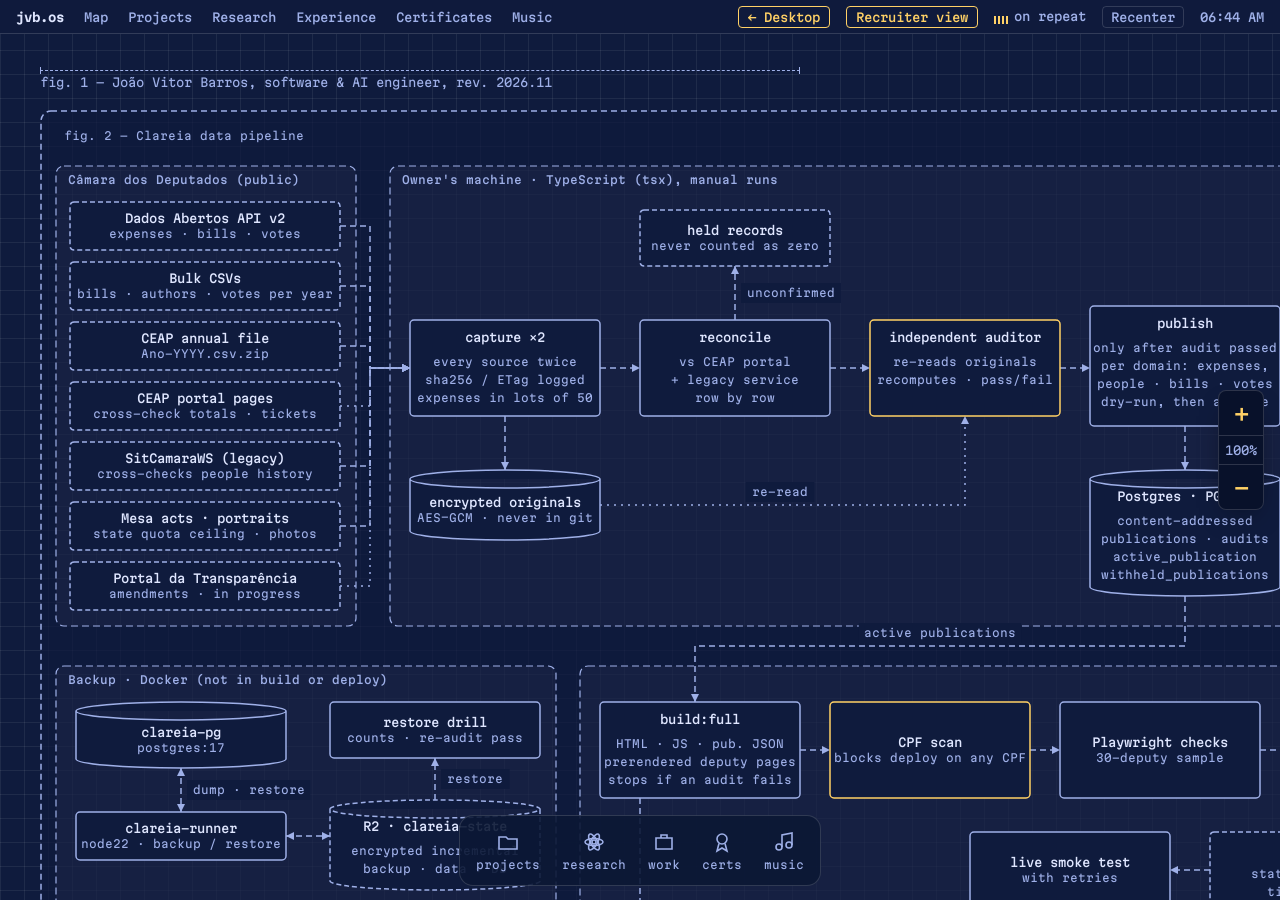
==== commit 0d0f11b0: "Add kev triage and runner details to the factory diagram" ====
--- a/blueprint.html
+++ b/blueprint.html
@@ -429,6 +429,8 @@
     <li><h3>Clareia</h3><span class="meta">2026 · 500+ users</span><p>Brazil Congress transparency site: 592 deputies, 226K expense records, 473K votes. Dual-capture ingestion with a second-implementation re-audit that holds ~180 unconfirmed deputy-months for review instead of showing them as R$0; first load cut from 174 MB to 6.4 MB (613 requests → 28).</p><span class="links"><a href="https://clareia.clareia.workers.dev/" target="_blank" rel="noopener">live</a><a href="https://github.com/jvitorbarros15/clareia" target="_blank" rel="noopener">source</a></span></li>
     <li><h3>New Home Imóveis</h3><span class="meta">2026 · paying client</span><p>Real-estate platform for a paying client in Rio de Janeiro: filtered search, WhatsApp lead capture saved to Supabase, and an admin panel secured with Row Level Security and TOTP two-factor auth.</p><span class="links"><a href="./case-studies/new-home.html">case study</a><a href="https://new-home-imoveis.vercel.app" target="_blank" rel="noopener">live</a></span></li>
     <li><h3>Multi-Agent AI Workspace</h3><span class="meta">2026 · self-hosted</span><p>A Claude Code supervisor (Opus) plans and reviews every diff while Sonnet, Haiku and Fable subagents and Codex do the work, and local Ollama models handle mechanical edits through opencode and OmniRoute. A Hermes gateway reachable over WhatsApp and email routes tasks to builder and researcher agents, with an open-source model classifying incoming email.</p></li>
+    <li><h3>Clareia software factory</h3><span class="meta">2026 · multi-agent CI</span><p>Turns a GitHub issue labeled <code>fabrica</code> into a reviewed, merged pull request: a local 4B model triages risk (it can only raise the tier), Claude writes the spec, cheaper models build in their own worktree, and a reviewer from a different vendor checks every change. Tier C changes and production deploys wait for me. First 2 days: 10 merged pull requests; hardening after an audit is in progress.</p></li>
+    <li><h3>kaizen-loop</h3><span class="meta">2026 · open source · stage 1 of 3</span><p>Records every Claude Code session through a plugin hook, removes secrets before anything touches disk, and scores each task 0 to 10 from real signals (tests, retries, re-reads, cost against your own median) plus a blind judge that never sees the model, repo or cost. Failing tests cap the score. Stages 2 and 3, benchmark-gated skill rewrites shipped by pull request and local decision models, are designed but not built. 571 tests, standard library only.</p><span class="links"><a href="https://github.com/jvitorbarros15/kaizen-loop" target="_blank" rel="noopener">source</a></span></li>
     <li><h3>Spark</h3><span class="meta">2026 · local AI · open source</span><p>Local-first idea workbench on Node and SQLite with zero dependencies. A decision engine reads token probabilities instead of trusting a model's self-reported confidence; model output stays a reviewable draft that can never fill evidence fields; private entries never leave the computer. In an 82-capture eval the cloud classifier was right 97.6% of the time vs 91.5% for the local model.</p><span class="links"><a href="https://github.com/jvitorbarros15/spark-personal-lab" target="_blank" rel="noopener">source</a></span></li>
     <li><h3>Agent Party</h3><span class="meta">2026 · open source · npm</span><p>Pixel-art dashboard for AI coding agents: reads Claude Code, Codex, Cursor, Gemini CLI, Cline, Aider and OpenCode sessions read-only, flags agents that need you or are stuck, tracks cost and context, and answers Claude Code permission prompts from a paired phone. Zero dependencies.</p><span class="links"><a href="https://agent-dashboard-pi-seven.vercel.app" target="_blank" rel="noopener">live demo</a><a href="https://github.com/jvitorbarros15/agent-dashboard" target="_blank" rel="noopener">source</a></span></li>
     <li><h3>ZorAI</h3><span class="meta">2025 · applied AI</span><p>AI-image provenance: a verification API with API-key and hash-only public endpoints, issuer-signed claims, signed evidence pinned to IPFS, and a Solidity on-chain registry on Base Sepolia.</p><span class="links"><a href="./case-studies/zorai.html">case study</a><a href="https://zorai.vercel.app" target="_blank" rel="noopener">live</a></span></li>
@@ -1056,6 +1058,80 @@
       { pts: [[1030, 414], [1012, 414], [1012, 330], [970, 330]], dashed: true, both: true, label: 'LAN · paired token', lp: [1012, 372] },
       { pts: [[970, 352], [990, 352], [990, 498], [1030, 498]], dashed: true },
     ] },
+  { id: 'kaizen', x: 3120, y: 1216, w: 1500, h: 860, title: 'kaizen-loop: self-improvement loop for coding agents', opens: 'projects',
+    note: 'stage 1 of 3 built · 571 tests · ~4,000 lines of Python · only a redacted judge packet leaves the machine',
+    nodes: [
+      Z('zA', 'Claude Code plugin · adapter', 16, 56, 300, 250),
+      N('hend', 'session-end hook', 'records in background · ~0.3 s', 36, 92, 260, 70),
+      N('hrate', 'prompt hook', null, 36, 186, 260, 96, { lines: ["'kz 7' saves a rating", 'hidden from the model', '~0.08 s'] }),
+      Z('zC', 'kaizen core · Python 3.11 · standard library only', 350, 56, 780, 440),
+      N('parse', 'parse', 'transcript → run record', 370, 92, 190, 76),
+      N('redact', 'redact', 'keys · tokens · credentials', 600, 92, 200, 76, { hl: true }),
+      N('store', 'store', 'JSON per run + ledger', 840, 92, 270, 76),
+      N('signals', 'signals', null, 370, 228, 230, 110, { lines: ['test results', 're-reads · retries', 'tool errors'] }),
+      N('judge', 'blind judge', null, 640, 228, 230, 110, { hl: true, lines: ['no model, repo or cost', 'in the packet', '5-point rubric'] }),
+      N('score', 'score 0–10', null, 370, 370, 370, 110, { hl: true, lines: ['quality 40% · efficiency 30%', 'cost 30% vs your own median', 'failing tests cap it at 4.0'] }),
+      N('report', 'report · calibrate', null, 780, 370, 330, 110, { lines: ['where tokens go, per task', 'repeated corrections', 'judge vs your own grades'] }),
+      Z('zL', '~/.kaizen · never leaves the machine', 1160, 56, 320, 200),
+      N('ledger', 'SQLite ledger', null, 1180, 92, 280, 140, { kind: 'db', lines: ['runs · tasks · grades', 'ratings', 'one JSON file per run'] }),
+      N('haiku', 'Claude Haiku', 'redacted packet · your subscription', 1180, 300, 280, 70, { kind: 'ext' }),
+      N('codex', 'Codex', 'allowlisted repositories only', 1180, 396, 280, 70, { kind: 'ext' }),
+      Z('zP', 'Planned · stages 2 and 3 (design only, not built yet)', 16, 540, 1464, 250, 'yellow'),
+      N('improve', 'improve', null, 36, 590, 260, 100, { kind: 'ext', lines: ['rewrite one skill', 'from failure clusters'] }),
+      N('bench', 'benchmark', null, 336, 590, 260, 100, { kind: 'ext', lines: ['before vs after', 'hidden half decides'] }),
+      N('pr', 'pull request', null, 636, 590, 280, 100, { kind: 'ext', lines: ['auto zone: merges', 'review zone: waits for you'] }),
+      N('watch', 'watch real use', null, 956, 590, 240, 100, { kind: 'ext', lines: ['score drops →', 'automatic revert'] }),
+      N('router', 'local decision models', null, 1236, 590, 224, 100, { kind: 'ext', lines: ['route model tier', 'triage failures'] }),
+      N('forbid', 'off limits to the loop', 'benchmark tasks and answers · judge code · the policy file', 36, 716, 1424, 50, { kind: 'ext' }),
+    ],
+    edges: [
+      E('hend', 'parse'),
+      E('parse', 'redact'), E('redact', 'store'), E('store', 'ledger'),
+      { pts: [[975, 168], [975, 198], [485, 198], [485, 228]] },
+      E('signals', 'judge'),
+      E('judge', 'score'),
+      E('score', 'report'),
+      { pts: [[870, 283], [1150, 283], [1150, 335], [1180, 335]], dashed: true, label: 'redacted summary', lp: [1010, 283] },
+      { pts: [[1150, 335], [1150, 431], [1180, 431]], dashed: true },
+      { pts: [[555, 480], [555, 515], [166, 515], [166, 590]], dashed: true, label: 'daily batch (planned)', lp: [360, 515] },
+      E('improve', 'bench', null, { dashed: true }), E('bench', 'pr', null, { dashed: true }), E('pr', 'watch', null, { dashed: true }),
+    ] },
+  { id: 'fabrica', x: 4680, y: 516, w: 1600, h: 780, title: 'Clareia software factory: issue to merged PR', opens: 'projects',
+    note: 'cheaper models build, Claude specs and guards the risky parts · reviewer is always another vendor · hardening in progress after an audit',
+    nodes: [
+      Z('zIn', 'Intake', 16, 56, 280, 340),
+      N('form', 'dashboard', 'approve · redo · deploy · pause', 36, 92, 240, 76),
+      N('issue', 'GitHub issue', 'fabrica label, added by the owner', 36, 196, 240, 70),
+      N('kev', 'kev triage · risk tier', null, 36, 290, 240, 96, { hl: true, lines: ['local 4B model on Ollama', 'tier from probabilities', 'can only raise, never lower'] }),
+      Z('zF', 'Headless runner every 15 s · ≤ 3 jobs · deterministic step decider, no model decides the flow', 320, 56, 900, 560),
+      N('spec', 'spec', null, 340, 92, 200, 96, { lines: ['Claude Sonnet', 'Opus 2nd pass on tier C'] }),
+      N('gold', 'blind spec check', null, 580, 92, 220, 96, { lines: ['Gemini (Codex alternate)', 'sees only spec + repo'] }),
+      N('build', 'build in its own git worktree', null, 840, 92, 360, 110, { hl: true, lines: ['exact BEFORE/AFTER edits by code', 'small → Haiku · medium → Codex/Gemini', 'failures escalate · Sonnet last'] }),
+      N('checks', 'checks before any commit', null, 340, 250, 280, 110, { hl: true, lines: ['typecheck · unit tests', 'full build + headless UI check', 'screenshots at 390 and 1440 px'] }),
+      N('reviews', 'reviews', null, 660, 250, 300, 120, { lines: ['code: other vendor than builder', 'UI: vision model', 'tier C: Opus security, Fable data'] }),
+      N('approver', 'approver', null, 1000, 250, 200, 96, { lines: ['Sonnet', 'Fable on tier C'] }),
+      N('pr', 'PR · Closes #N', null, 340, 420, 300, 96, { lines: ['merge refused unless every', 'review is newer than the build'] }),
+      N('ci', 'CI', 'GitHub Actions', 680, 420, 200, 96),
+      N('merge', 'merge', null, 920, 420, 260, 96, { lines: ['tier A / B: auto on green CI', 'tier C: waits for the owner'] }),
+      Z('zD', 'Deploy', 1250, 56, 330, 250),
+      N('dtest', 'deploy test', null, 1270, 92, 290, 96, { lines: ['runs after every merge', 'dry run, numbers vs live'] }),
+      N('deploy', 'production deploy', 'owner clicks the button', 1270, 214, 290, 70, { hl: true }),
+      N('owner', 'owner', null, 1270, 400, 290, 116, { kind: 'ext', lines: ['approves tier C merges', 'and production deploys', 'advisor suggests (new)'] }),
+      N('measured', 'first 2 days · 23–24 Nov 2026', '10 merged fabrica/* PRs · 14 jobs, 11 deployed (4 tier A, 4 B, 3 C) · 88 external model calls: Gemini 51, Codex 17, local 14, Haiku 6', 16, 650, 1564, 56, { hl: true }),
+    ],
+    edges: [
+      E('issue', 'kev'), { pts: [[276, 340], [306, 340], [306, 140], [340, 140]] },
+      E('spec', 'gold'), E('gold', 'build'),
+      { pts: [[1020, 202], [1020, 228], [480, 228], [480, 250]] },
+      E('checks', 'reviews'), E('reviews', 'approver'),
+      { pts: [[1100, 346], [1100, 396], [490, 396], [490, 420]] },
+      E('pr', 'ci'), E('ci', 'merge'),
+      { pts: [[780, 516], [780, 572], [1210, 572], [1210, 147], [1200, 147]], dashed: true, label: 'red CI or changes requested → rebuild, ≤ 3 rounds', lp: [960, 572] },
+      { pts: [[1180, 468], [1236, 468], [1236, 140], [1270, 140]] },
+      E('dtest', 'deploy'),
+      E('owner', 'merge', null, { dashed: true }),
+      { pts: [[1415, 400], [1415, 284]], dashed: true },
+    ] },
   { id: 'spark', x: 40, y: 4066, w: 1600, h: 880, title: 'Spark: local idea workbench', opens: 'projects',
     note: 'local first · model output is a draft until you review it · private entries never leave the computer · 25 test files',
     nodes: [
@@ -1231,7 +1307,7 @@
 const nav = id => mobile() ? goTo(id) : open(id);
 
 const sections = [['readme', 'Readme'], ['projects', 'Projects'], ['research', 'Research'], ['experience', 'Work'], ['certs', 'Certificates'], ['music', 'Music'], ['terminal', 'Terminal']];
-const archOf = { 'Clareia': 'clareia', 'New Home Imóveis': 'newhome', 'Multi-Agent AI Workspace': 'agents', 'ZorAI': 'zorai', 'Cognitra': 'cognitra', 'Meridian': 'meridian', 'JobNow': 'jobnow', 'NFL 4th Down Predictor': 'nfl', 'Software Development Intern': 'libraries', 'QLink': 'qlink', 'Spark': 'spark', 'Agent Party': 'party' };
+const archOf = { 'Clareia': 'clareia', 'New Home Imóveis': 'newhome', 'Multi-Agent AI Workspace': 'agents', 'ZorAI': 'zorai', 'Cognitra': 'cognitra', 'Meridian': 'meridian', 'JobNow': 'jobnow', 'NFL 4th Down Predictor': 'nfl', 'Software Development Intern': 'libraries', 'QLink': 'qlink', 'Spark': 'spark', 'Agent Party': 'party', 'kaizen-loop': 'kaizen', 'Clareia software factory': 'fabrica' };
 const archIcon = '<svg viewBox="0 0 24 24" aria-hidden="true"><path d="M3 4h7v5H3z M14 15h7v5h-7z M6.5 9v4h11v2"/></svg>';
 const chevron = '<svg viewBox="0 0 24 24" aria-hidden="true"><path d="M6 9l6 6 6-6"/></svg>';
 const diagramIdx = id => diagrams.findIndex(d => d.id === id);
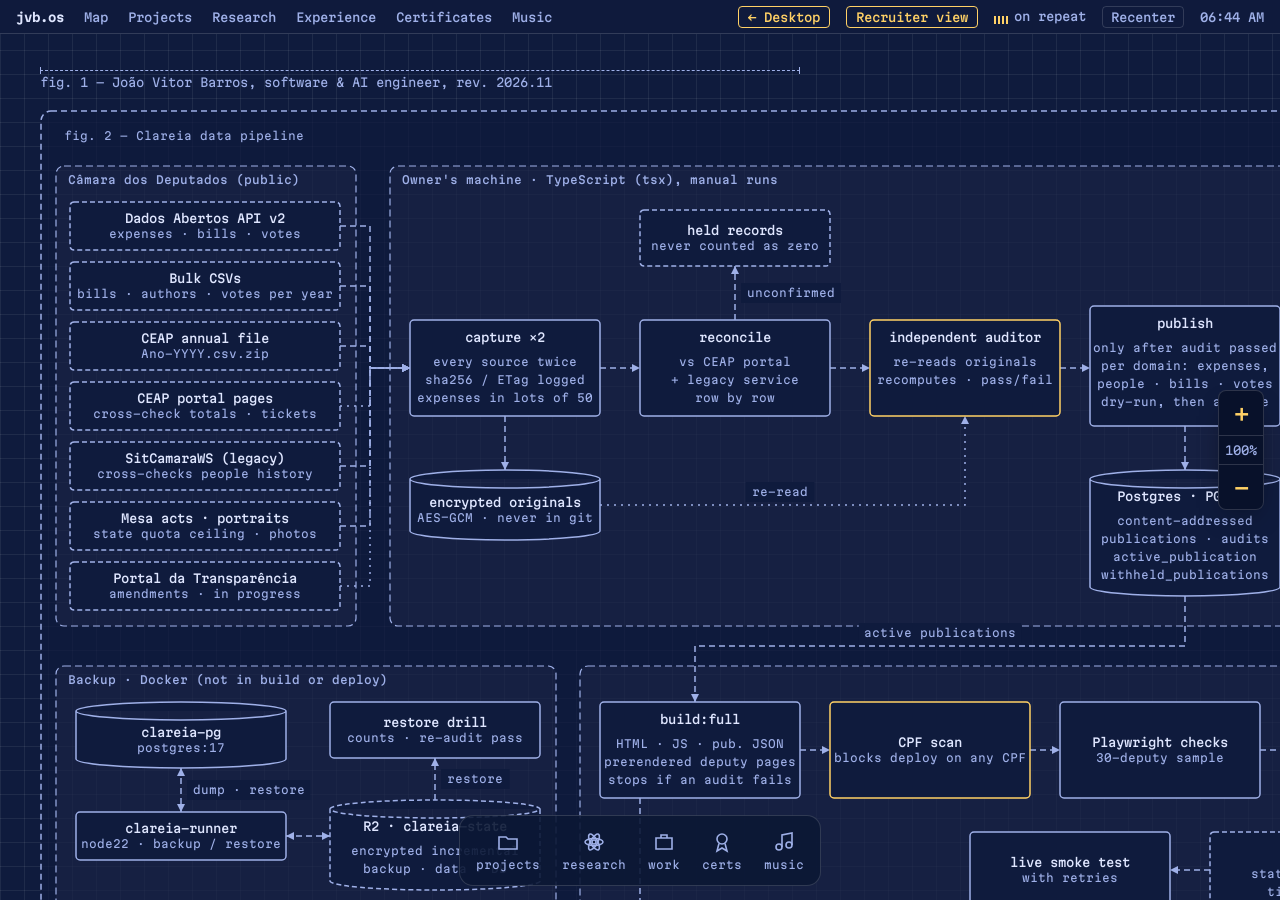
==== commit 933e2489: "Redraw kaizen-loop diagram as a loop" ====
--- a/blueprint.html
+++ b/blueprint.html
@@ -1058,43 +1058,28 @@
       { pts: [[1030, 414], [1012, 414], [1012, 330], [970, 330]], dashed: true, both: true, label: 'LAN · paired token', lp: [1012, 372] },
       { pts: [[970, 352], [990, 352], [990, 498], [1030, 498]], dashed: true },
     ] },
-  { id: 'kaizen', x: 3120, y: 1216, w: 1500, h: 860, title: 'kaizen-loop: self-improvement loop for coding agents', opens: 'projects',
-    note: 'stage 1 of 3 built · 571 tests · ~4,000 lines of Python · only a redacted judge packet leaves the machine',
+  { id: 'kaizen', x: 3120, y: 1216, w: 1500, h: 880, title: 'kaizen-loop: self-improvement loop for coding agents', opens: 'projects',
+    note: 'solid boxes = built (stage 1) · dashed boxes and dotted arrows = planned (stages 2–3) · 571 tests · Python standard library only',
     nodes: [
-      Z('zA', 'Claude Code plugin · adapter', 16, 56, 300, 250),
-      N('hend', 'session-end hook', 'records in background · ~0.3 s', 36, 92, 260, 70),
-      N('hrate', 'prompt hook', null, 36, 186, 260, 96, { lines: ["'kz 7' saves a rating", 'hidden from the model', '~0.08 s'] }),
-      Z('zC', 'kaizen core · Python 3.11 · standard library only', 350, 56, 780, 440),
-      N('parse', 'parse', 'transcript → run record', 370, 92, 190, 76),
-      N('redact', 'redact', 'keys · tokens · credentials', 600, 92, 200, 76, { hl: true }),
-      N('store', 'store', 'JSON per run + ledger', 840, 92, 270, 76),
-      N('signals', 'signals', null, 370, 228, 230, 110, { lines: ['test results', 're-reads · retries', 'tool errors'] }),
-      N('judge', 'blind judge', null, 640, 228, 230, 110, { hl: true, lines: ['no model, repo or cost', 'in the packet', '5-point rubric'] }),
-      N('score', 'score 0–10', null, 370, 370, 370, 110, { hl: true, lines: ['quality 40% · efficiency 30%', 'cost 30% vs your own median', 'failing tests cap it at 4.0'] }),
-      N('report', 'report · calibrate', null, 780, 370, 330, 110, { lines: ['where tokens go, per task', 'repeated corrections', 'judge vs your own grades'] }),
-      Z('zL', '~/.kaizen · never leaves the machine', 1160, 56, 320, 200),
-      N('ledger', 'SQLite ledger', null, 1180, 92, 280, 140, { kind: 'db', lines: ['runs · tasks · grades', 'ratings', 'one JSON file per run'] }),
-      N('haiku', 'Claude Haiku', 'redacted packet · your subscription', 1180, 300, 280, 70, { kind: 'ext' }),
-      N('codex', 'Codex', 'allowlisted repositories only', 1180, 396, 280, 70, { kind: 'ext' }),
-      Z('zP', 'Planned · stages 2 and 3 (design only, not built yet)', 16, 540, 1464, 250, 'yellow'),
-      N('improve', 'improve', null, 36, 590, 260, 100, { kind: 'ext', lines: ['rewrite one skill', 'from failure clusters'] }),
-      N('bench', 'benchmark', null, 336, 590, 260, 100, { kind: 'ext', lines: ['before vs after', 'hidden half decides'] }),
-      N('pr', 'pull request', null, 636, 590, 280, 100, { kind: 'ext', lines: ['auto zone: merges', 'review zone: waits for you'] }),
-      N('watch', 'watch real use', null, 956, 590, 240, 100, { kind: 'ext', lines: ['score drops →', 'automatic revert'] }),
-      N('router', 'local decision models', null, 1236, 590, 224, 100, { kind: 'ext', lines: ['route model tier', 'triage failures'] }),
-      N('forbid', 'off limits to the loop', 'benchmark tasks and answers · judge code · the policy file', 36, 716, 1424, 50, { kind: 'ext' }),
+      N('session', 'agent session ends', null, 620, 70, 260, 110, { hl: true, lines: ['Claude Code plugin hook', "'kz 7' prompt = your rating"] }),
+      N('record', 'record + redact', null, 1040, 150, 280, 110, { lines: ['transcript → run record', 'secrets removed before disk'] }),
+      N('score', 'score 0–10', null, 1150, 380, 300, 130, { hl: true, lines: ['signals: tests, retries, re-reads', 'blind judge: quality 40%', 'efficiency 30% · cost 30%', 'failing tests cap at 4.0'] }),
+      N('report', 'report + calibrate', null, 1040, 630, 280, 110, { lines: ['where tokens go', 'judge vs your own grades'] }),
+      N('improve', 'improve (planned)', null, 620, 710, 260, 110, { kind: 'ext', lines: ['rewrite one skill', 'from failure clusters'] }),
+      N('bench', 'benchmark (planned)', null, 180, 630, 280, 110, { kind: 'ext', lines: ['before vs after', 'hidden half decides'] }),
+      N('pr', 'pull request (planned)', null, 50, 380, 300, 130, { kind: 'ext', lines: ['auto zone: skill text merges', 'review zone: waits for you', 'forbidden: benchmark, judge,', 'policy file'] }),
+      N('watch', 'watch real use (planned)', null, 180, 150, 280, 110, { kind: 'ext', lines: ['score holds → keep', 'score drops → auto revert'] }),
+      N('center', 'kaizen-loop', null, 520, 330, 460, 210, { lines: ['every change carries a number:', 'score and cost, before and after', '', '~/.kaizen: JSON per run + SQLite ledger', 'judge: Haiku (Codex for allowlisted', 'repos), sees no model, repo or cost', 'next: local decision models pick the', 'model tier and triage failures'] }),
     ],
     edges: [
-      E('hend', 'parse'),
-      E('parse', 'redact'), E('redact', 'store'), E('store', 'ledger'),
-      { pts: [[975, 168], [975, 198], [485, 198], [485, 228]] },
-      E('signals', 'judge'),
-      E('judge', 'score'),
-      E('score', 'report'),
-      { pts: [[870, 283], [1150, 283], [1150, 335], [1180, 335]], dashed: true, label: 'redacted summary', lp: [1010, 283] },
-      { pts: [[1150, 335], [1150, 431], [1180, 431]], dashed: true },
-      { pts: [[555, 480], [555, 515], [166, 515], [166, 590]], dashed: true, label: 'daily batch (planned)', lp: [360, 515] },
-      E('improve', 'bench', null, { dashed: true }), E('bench', 'pr', null, { dashed: true }), E('pr', 'watch', null, { dashed: true }),
+      { pts: [[880, 125], [1040, 192]], label: 'hook · ~0.3 s', lp: [960, 158, 'n'] },
+      { pts: [[1250, 260], [1310, 380]] },
+      { pts: [[1310, 510], [1250, 630]] },
+      { pts: [[1040, 712], [880, 752]], dashed: true, label: 'daily batch', lp: [960, 732, 'n'] },
+      { pts: [[620, 752], [460, 712]], dashed: true },
+      { pts: [[260, 630], [200, 510]], dashed: true },
+      { pts: [[200, 380], [260, 260]], dashed: true },
+      { pts: [[460, 192], [620, 125]], dashed: true, label: 'improved skill', lp: [540, 158, 'n'] },
     ] },
   { id: 'fabrica', x: 4680, y: 516, w: 1600, h: 780, title: 'Clareia software factory: issue to merged PR', opens: 'projects',
     note: 'cheaper models build, Claude specs and guards the risky parts · reviewer is always another vendor · hardening in progress after an audit',
